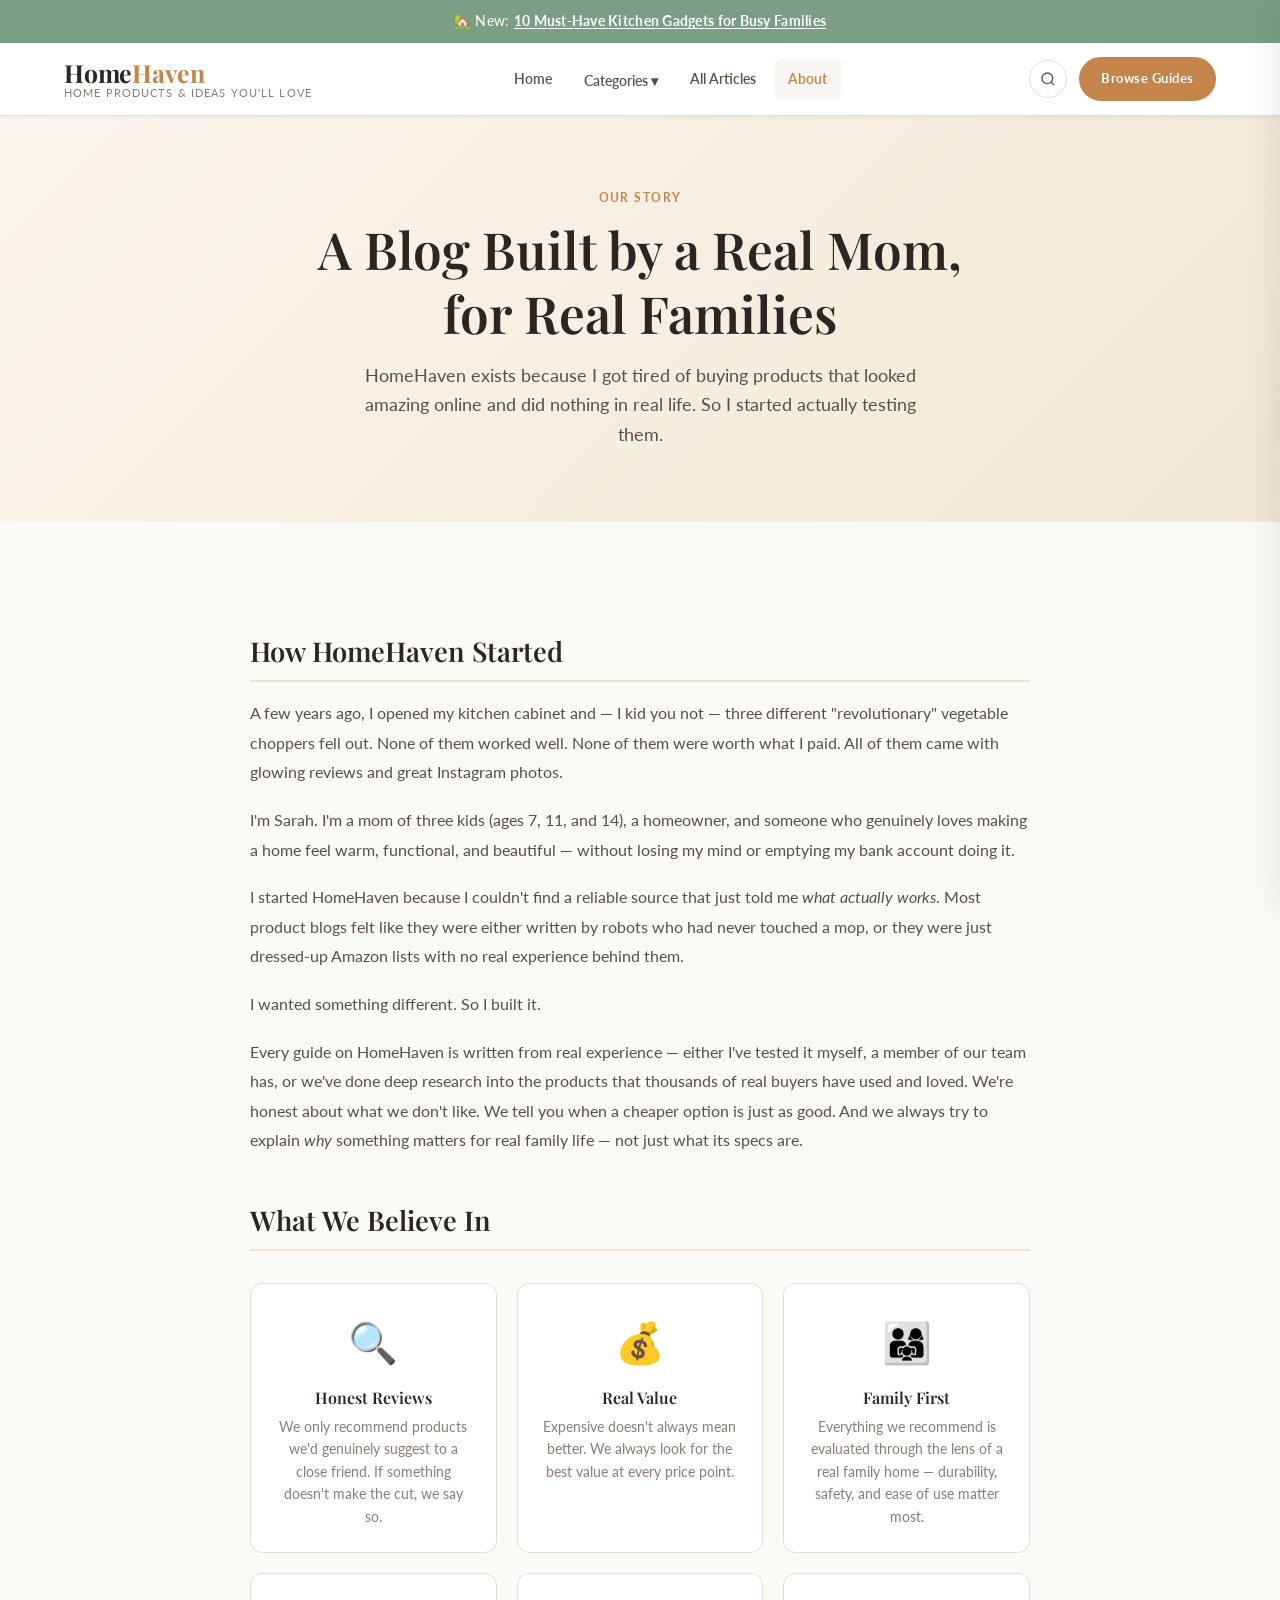
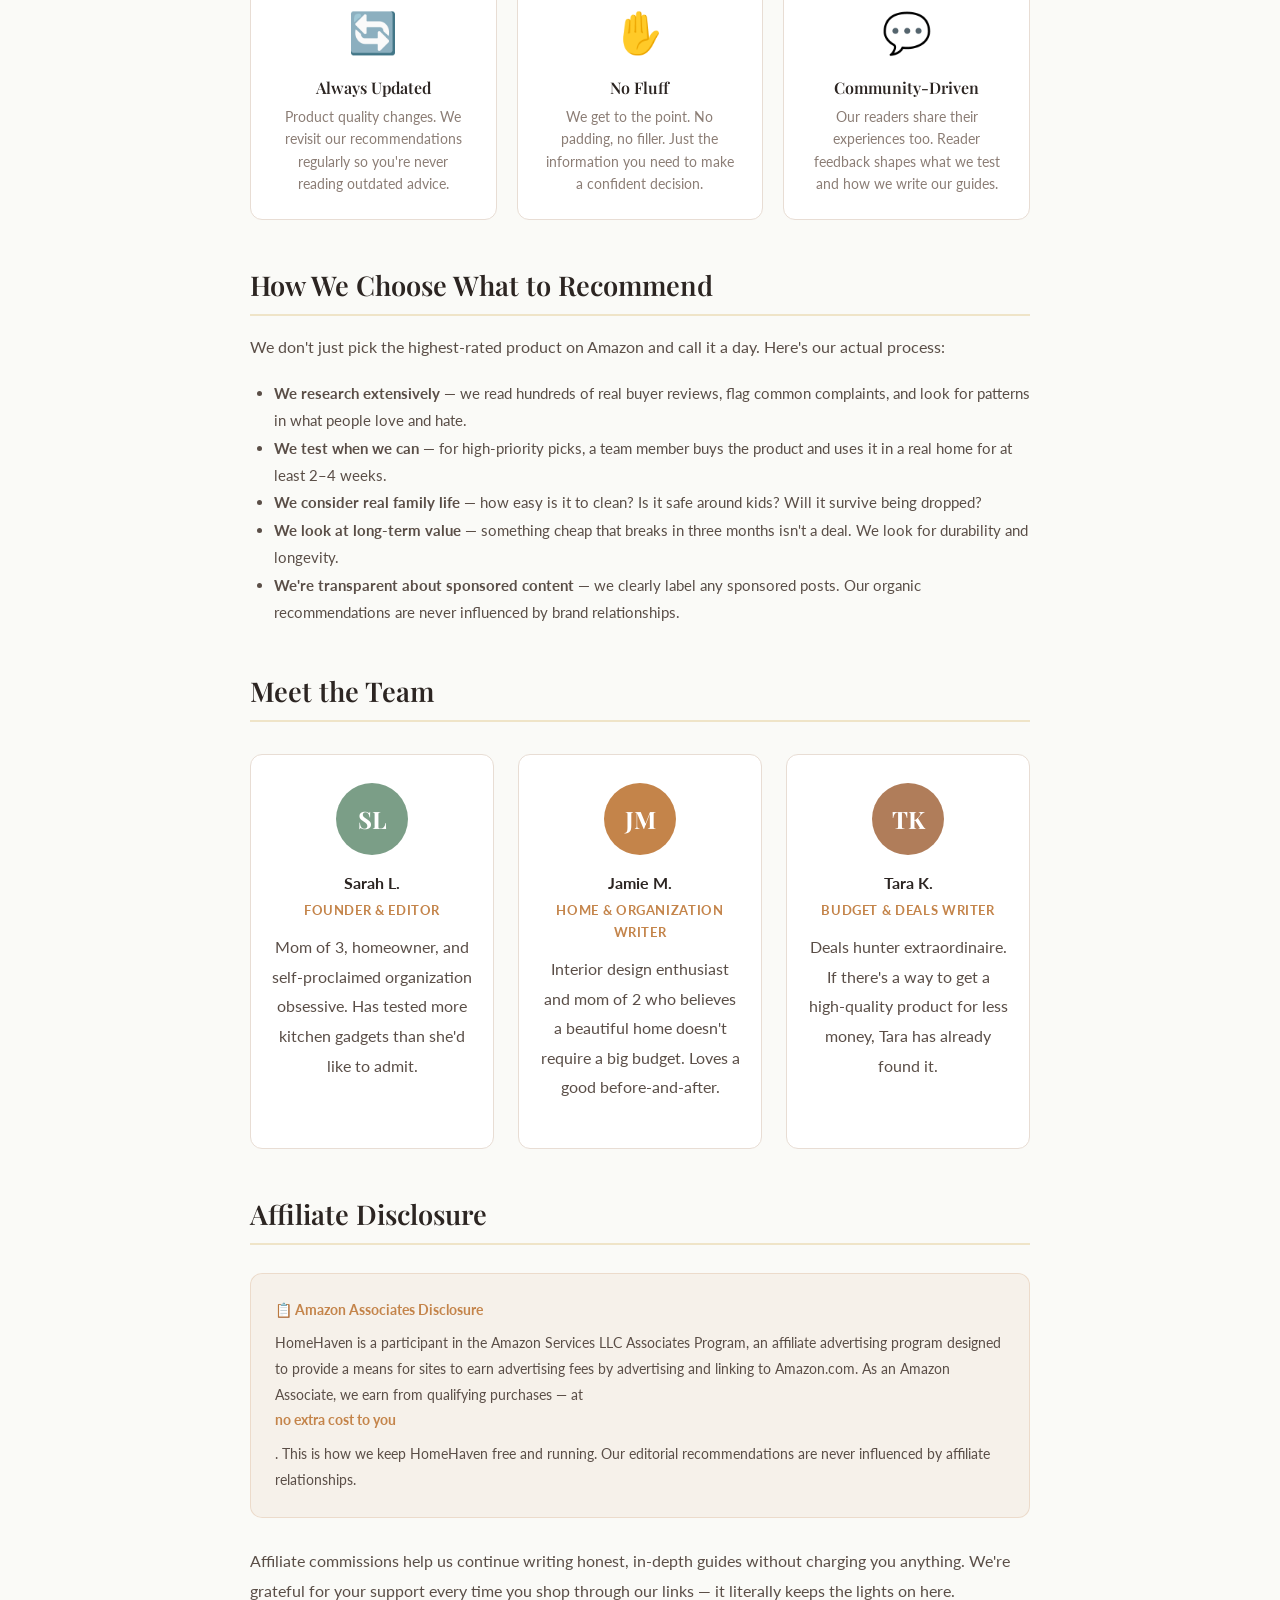
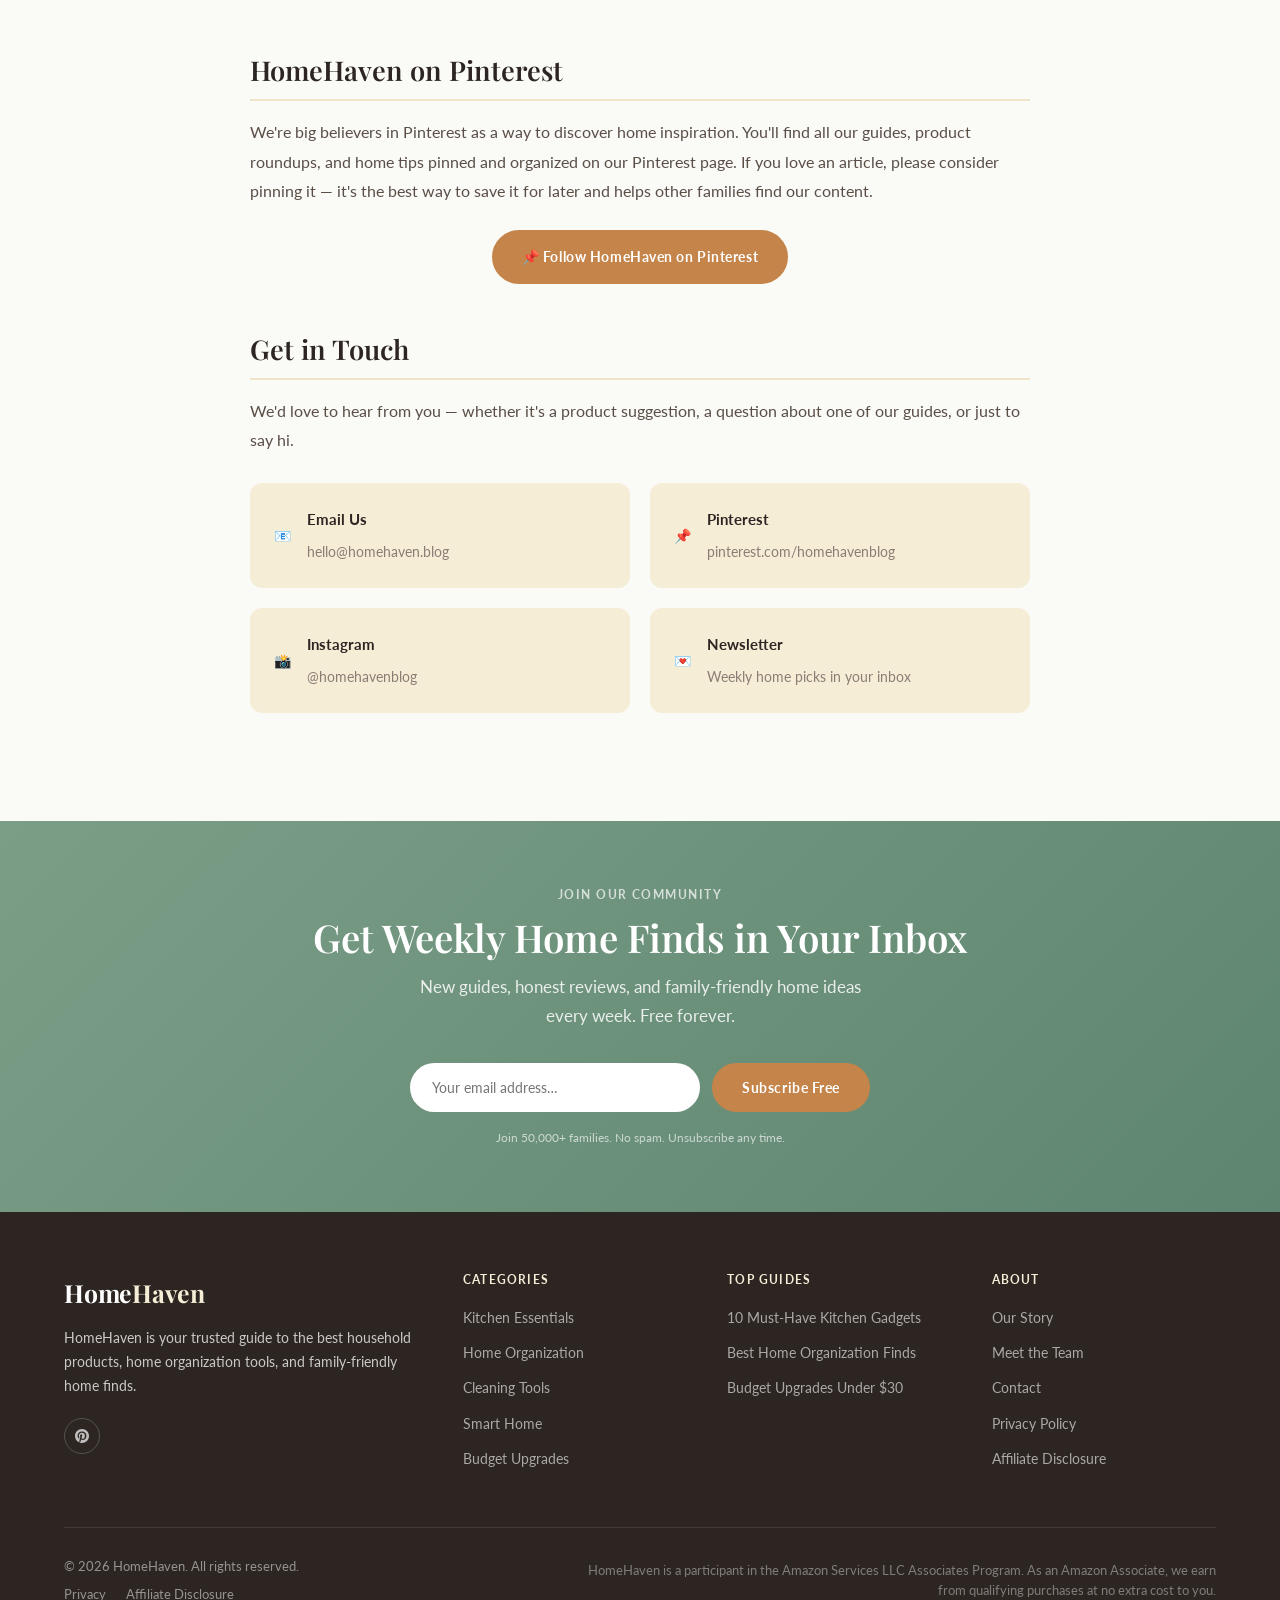
==== about.html @ e40d2f91 "Initial commit: HomeHaven blog website" ====
<!DOCTYPE html>
<html lang="en">
<head>
  <meta charset="UTF-8" />
  <meta name="viewport" content="width=device-width, initial-scale=1.0" />
  <meta name="description" content="The story behind HomeHaven — a home product blog started by a real mom who got tired of buying things that didn't work. Learn who we are, why we started, and how we pick products." />
  <title>About HomeHaven | Our Story</title>
  <link rel="stylesheet" href="css/styles.css" />
  <link rel="preconnect" href="https://fonts.googleapis.com" />
  <link rel="preconnect" href="https://fonts.gstatic.com" crossorigin />
  <style>
    .about-hero {
      background: linear-gradient(135deg, #FBF6EE 0%, #F0E8D5 100%);
      padding: 72px 0;
      text-align: center;
    }
    .about-hero h1 { font-size: clamp(2rem, 5vw, 3.2rem); margin-bottom: 16px; }
    .about-hero p  { font-size: 1.1rem; color: var(--color-text-mid); max-width: 580px; margin: 0 auto; }
    .about-content { max-width: 780px; margin: 0 auto; padding: 64px 0 80px; }
    .about-content h2 { font-size: 1.7rem; margin: 48px 0 16px; padding-bottom: 12px; border-bottom: 2px solid var(--color-cream-mid); }
    .about-content p  { font-size: 1rem; color: var(--color-text-mid); line-height: 1.85; margin-bottom: 18px; }
    .about-content ul { margin: 0 0 18px 24px; color: var(--color-text-mid); font-size: .95rem; line-height: 1.8; list-style: disc; }
    .values-grid {
      display: grid;
      grid-template-columns: repeat(3, 1fr);
      gap: 20px;
      margin: 32px 0;
    }
    .value-card {
      background: var(--color-white);
      border: 1px solid var(--color-border);
      border-radius: var(--radius-md);
      padding: 24px;
      text-align: center;
    }
    .value-icon { font-size: 2.5rem; margin-bottom: 12px; display: block; }
    .value-card h3 { font-size: 1rem; margin-bottom: 8px; }
    .value-card p  { font-size: .875rem; color: var(--color-text-lt); margin: 0; line-height: 1.6; }
    .team-grid {
      display: grid;
      grid-template-columns: repeat(3, 1fr);
      gap: 24px;
      margin: 32px 0;
    }
    .team-card {
      background: var(--color-white);
      border: 1px solid var(--color-border);
      border-radius: var(--radius-md);
      padding: 28px 20px;
      text-align: center;
    }
    .team-avatar {
      width: 72px; height: 72px;
      border-radius: 50%;
      display: flex; align-items: center; justify-content: center;
      font-size: 1.5rem;
      font-weight: 700;
      color: white;
      margin: 0 auto 14px;
      font-family: var(--font-heading);
    }
    .team-name   { font-size: 1rem; font-weight: 700; margin-bottom: 4px; }
    .team-role   { font-size: .8rem; color: var(--color-primary); font-weight: 700; text-transform: uppercase; letter-spacing: .05em; margin-bottom: 10px; }
    .team-bio    { font-size: .85rem; color: var(--color-text-lt); line-height: 1.6; }
    .contact-grid {
      display: grid;
      grid-template-columns: repeat(2, 1fr);
      gap: 20px;
      margin: 28px 0;
    }
    .contact-card {
      background: var(--color-cream);
      border-radius: var(--radius-md);
      padding: 24px;
      display: flex;
      align-items: center;
      gap: 16px;
    }
    .contact-icon { font-size: 2rem; flex-shrink: 0; }
    .contact-card strong { display: block; font-size: .95rem; margin-bottom: 4px; }
    .contact-card span { font-size: .875rem; color: var(--color-text-lt); }
    .disclosure-box {
      background: rgba(196,132,74,0.07);
      border: 1px solid rgba(196,132,74,0.2);
      border-radius: var(--radius-md);
      padding: 24px;
      margin: 28px 0;
    }
    .disclosure-box strong { display: block; color: var(--color-primary); margin-bottom: 8px; font-size:.875rem; }
    .disclosure-box p { margin: 0; font-size:.875rem; color: var(--color-text-mid); }
    @media (max-width: 640px) {
      .values-grid, .team-grid, .contact-grid { grid-template-columns: 1fr; }
    }
  </style>
</head>
<body>

  <!-- Announcement Bar -->
  <div class="announcement-bar">
    🏡 New: <a href="post-kitchen-gadgets.html">10 Must-Have Kitchen Gadgets for Busy Families</a>
  </div>

  <!-- Header -->
  <header class="site-header">
    <div class="container header-inner">
      <a href="index.html" class="site-logo">
        <span class="logo-name">Home<span>Haven</span></span>
        <span class="logo-tagline">Home Products &amp; Ideas You'll Love</span>
      </a>
      <nav class="site-nav" aria-label="Main navigation">
        <a href="index.html" class="nav-link">Home</a>
        <div class="nav-dropdown">
          <a href="blog.html" class="nav-link">Categories ▾</a>
          <div class="nav-dropdown-menu">
            <a href="blog.html?cat=kitchen">🍳 Kitchen Essentials</a>
            <a href="blog.html?cat=organization">📦 Home Organization</a>
            <a href="blog.html?cat=cleaning">✨ Cleaning Tools</a>
            <a href="blog.html?cat=smart-home">💡 Smart Home Products</a>
            <a href="blog.html?cat=budget">💰 Budget Home Upgrades</a>
            <a href="blog.html?cat=family">👨‍👩‍👧 Family-Friendly Ideas</a>
          </div>
        </div>
        <a href="blog.html" class="nav-link">All Articles</a>
        <a href="about.html" class="nav-link active">About</a>
      </nav>
      <div class="header-actions">
        <button class="search-btn" aria-label="Open search">
          <svg width="16" height="16" fill="none" stroke="currentColor" stroke-width="2" viewBox="0 0 24 24"><circle cx="11" cy="11" r="8"/><path d="m21 21-4.35-4.35"/></svg>
        </button>
        <a href="blog.html" class="btn btn-primary btn-sm">Browse Guides</a>
        <button class="mobile-menu-btn" aria-label="Open menu"><span></span><span></span><span></span></button>
      </div>
    </div>
  </header>

  <div class="mobile-overlay"></div>
  <nav class="mobile-nav">
    <div class="mobile-nav-header">
      <span class="logo-name">Home<span style="color:var(--color-primary)">Haven</span></span>
      <button class="mobile-close-btn">✕</button>
    </div>
    <div class="mobile-nav-links">
      <a href="index.html">🏠 Home</a>
      <a href="blog.html">📝 All Articles</a>
      <a href="about.html">💛 About</a>
    </div>
  </nav>

  <div class="search-overlay" role="dialog" aria-label="Search">
    <div class="search-box">
      <div class="search-box-inner">
        <svg width="18" height="18" fill="none" stroke="#8B7D75" stroke-width="2" viewBox="0 0 24 24"><circle cx="11" cy="11" r="8"/><path d="m21 21-4.35-4.35"/></svg>
        <input type="search" placeholder="Search guides and products…" />
        <span style="font-size:.8rem;color:var(--color-text-lt);cursor:pointer" onclick="document.querySelector('.search-overlay').classList.remove('open');document.body.style.overflow=''">ESC</span>
      </div>
    </div>
  </div>

  <main id="main-content">

    <!-- About Hero -->
    <div class="about-hero">
      <div class="container">
        <span class="section-eyebrow">Our Story</span>
        <h1>A Blog Built by a Real Mom,<br>for Real Families</h1>
        <p>HomeHaven exists because I got tired of buying products that looked amazing online and did nothing in real life. So I started actually testing them.</p>
      </div>
    </div>

    <div class="container">
      <div class="about-content">

        <!-- Our Story -->
        <h2>How HomeHaven Started</h2>

        <p>
          A few years ago, I opened my kitchen cabinet and — I kid you not — three different "revolutionary" vegetable choppers fell out. None of them worked well. None of them were worth what I paid. All of them came with glowing reviews and great Instagram photos.
        </p>

        <p>
          I'm Sarah. I'm a mom of three kids (ages 7, 11, and 14), a homeowner, and someone who genuinely loves making a home feel warm, functional, and beautiful — without losing my mind or emptying my bank account doing it.
        </p>

        <p>
          I started HomeHaven because I couldn't find a reliable source that just told me <em>what actually works</em>. Most product blogs felt like they were either written by robots who had never touched a mop, or they were just dressed-up Amazon lists with no real experience behind them.
        </p>

        <p>
          I wanted something different. So I built it.
        </p>

        <p>
          Every guide on HomeHaven is written from real experience — either I've tested it myself, a member of our team has, or we've done deep research into the products that thousands of real buyers have used and loved. We're honest about what we don't like. We tell you when a cheaper option is just as good. And we always try to explain <em>why</em> something matters for real family life — not just what its specs are.
        </p>

        <!-- Our Values -->
        <h2>What We Believe In</h2>

        <div class="values-grid">
          <div class="value-card">
            <span class="value-icon">🔍</span>
            <h3>Honest Reviews</h3>
            <p>We only recommend products we'd genuinely suggest to a close friend. If something doesn't make the cut, we say so.</p>
          </div>
          <div class="value-card">
            <span class="value-icon">💰</span>
            <h3>Real Value</h3>
            <p>Expensive doesn't always mean better. We always look for the best value at every price point.</p>
          </div>
          <div class="value-card">
            <span class="value-icon">👨‍👩‍👧</span>
            <h3>Family First</h3>
            <p>Everything we recommend is evaluated through the lens of a real family home — durability, safety, and ease of use matter most.</p>
          </div>
          <div class="value-card">
            <span class="value-icon">🔄</span>
            <h3>Always Updated</h3>
            <p>Product quality changes. We revisit our recommendations regularly so you're never reading outdated advice.</p>
          </div>
          <div class="value-card">
            <span class="value-icon">✋</span>
            <h3>No Fluff</h3>
            <p>We get to the point. No padding, no filler. Just the information you need to make a confident decision.</p>
          </div>
          <div class="value-card">
            <span class="value-icon">💬</span>
            <h3>Community-Driven</h3>
            <p>Our readers share their experiences too. Reader feedback shapes what we test and how we write our guides.</p>
          </div>
        </div>

        <!-- How We Pick Products -->
        <h2>How We Choose What to Recommend</h2>

        <p>We don't just pick the highest-rated product on Amazon and call it a day. Here's our actual process:</p>

        <ul>
          <li><strong>We research extensively</strong> — we read hundreds of real buyer reviews, flag common complaints, and look for patterns in what people love and hate.</li>
          <li><strong>We test when we can</strong> — for high-priority picks, a team member buys the product and uses it in a real home for at least 2–4 weeks.</li>
          <li><strong>We consider real family life</strong> — how easy is it to clean? Is it safe around kids? Will it survive being dropped?</li>
          <li><strong>We look at long-term value</strong> — something cheap that breaks in three months isn't a deal. We look for durability and longevity.</li>
          <li><strong>We're transparent about sponsored content</strong> — we clearly label any sponsored posts. Our organic recommendations are never influenced by brand relationships.</li>
        </ul>

        <!-- Meet the Team -->
        <h2 id="team">Meet the Team</h2>

        <div class="team-grid">
          <div class="team-card">
            <div class="team-avatar" style="background:var(--color-sage);">SL</div>
            <div class="team-name">Sarah L.</div>
            <div class="team-role">Founder &amp; Editor</div>
            <p class="team-bio">Mom of 3, homeowner, and self-proclaimed organization obsessive. Has tested more kitchen gadgets than she'd like to admit.</p>
          </div>
          <div class="team-card">
            <div class="team-avatar" style="background:var(--color-primary);">JM</div>
            <div class="team-name">Jamie M.</div>
            <div class="team-role">Home &amp; Organization Writer</div>
            <p class="team-bio">Interior design enthusiast and mom of 2 who believes a beautiful home doesn't require a big budget. Loves a good before-and-after.</p>
          </div>
          <div class="team-card">
            <div class="team-avatar" style="background:#B07D5A;">TK</div>
            <div class="team-name">Tara K.</div>
            <div class="team-role">Budget &amp; Deals Writer</div>
            <p class="team-bio">Deals hunter extraordinaire. If there's a way to get a high-quality product for less money, Tara has already found it.</p>
          </div>
        </div>

        <!-- Affiliate Disclosure -->
        <h2>Affiliate Disclosure</h2>

        <div class="disclosure-box">
          <strong>📋 Amazon Associates Disclosure</strong>
          <p>
            HomeHaven is a participant in the Amazon Services LLC Associates Program, an affiliate advertising program designed to provide a means for sites to earn advertising fees by advertising and linking to Amazon.com. As an Amazon Associate, we earn from qualifying purchases — at <strong>no extra cost to you</strong>. This is how we keep HomeHaven free and running. Our editorial recommendations are never influenced by affiliate relationships.
          </p>
        </div>

        <p>
          Affiliate commissions help us continue writing honest, in-depth guides without charging you anything. We're grateful for your support every time you shop through our links — it literally keeps the lights on here.
        </p>

        <!-- Pinterest Note -->
        <h2>HomeHaven on Pinterest</h2>

        <p>
          We're big believers in Pinterest as a way to discover home inspiration. You'll find all our guides, product roundups, and home tips pinned and organized on our Pinterest page. If you love an article, please consider pinning it — it's the best way to save it for later and helps other families find our content.
        </p>

        <div style="text-align:center;margin:24px 0;">
          <a href="#" class="btn btn-primary">📌 Follow HomeHaven on Pinterest</a>
        </div>

        <!-- Contact -->
        <h2 id="contact">Get in Touch</h2>

        <p>We'd love to hear from you — whether it's a product suggestion, a question about one of our guides, or just to say hi.</p>

        <div class="contact-grid">
          <div class="contact-card">
            <span class="contact-icon">📧</span>
            <div>
              <strong>Email Us</strong>
              <span>hello@homehaven.blog</span>
            </div>
          </div>
          <div class="contact-card">
            <span class="contact-icon">📌</span>
            <div>
              <strong>Pinterest</strong>
              <span>pinterest.com/homehavenblog</span>
            </div>
          </div>
          <div class="contact-card">
            <span class="contact-icon">📸</span>
            <div>
              <strong>Instagram</strong>
              <span>@homehavenblog</span>
            </div>
          </div>
          <div class="contact-card">
            <span class="contact-icon">💌</span>
            <div>
              <strong>Newsletter</strong>
              <span>Weekly home picks in your inbox</span>
            </div>
          </div>
        </div>

      </div>
    </div>

    <!-- Newsletter -->
    <section class="newsletter-section">
      <div class="container">
        <span class="section-eyebrow" style="color:rgba(255,255,255,.7);">Join Our Community</span>
        <h2 class="section-title">Get Weekly Home Finds in Your Inbox</h2>
        <p class="newsletter-subtitle">New guides, honest reviews, and family-friendly home ideas every week. Free forever.</p>
        <form class="newsletter-form" novalidate>
          <label for="about-nl-email" class="visually-hidden">Your email</label>
          <input class="newsletter-input" type="email" id="about-nl-email" placeholder="Your email address…" />
          <button type="submit" class="btn btn-primary">Subscribe Free</button>
        </form>
        <p class="newsletter-disclaimer">Join 50,000+ families. No spam. Unsubscribe any time.</p>
      </div>
    </section>

  </main>

  <footer class="site-footer">
    <div class="container">
      <div class="footer-grid">
        <div class="footer-brand">
          <a href="index.html" class="logo-name">Home<span>Haven</span></a>
          <p>HomeHaven is your trusted guide to the best household products, home organization tools, and family-friendly home finds.</p>
          <div class="social-links">
            <a href="#" class="social-link" aria-label="Pinterest">
              <svg width="14" height="14" fill="currentColor" viewBox="0 0 24 24"><path d="M12 0C5.373 0 0 5.373 0 12c0 5.084 3.163 9.426 7.627 11.174-.105-.949-.2-2.405.042-3.441.218-.937 1.407-5.965 1.407-5.965s-.359-.719-.359-1.782c0-1.668.967-2.914 2.171-2.914 1.023 0 1.518.769 1.518 1.69 0 1.029-.655 2.568-.994 3.995-.283 1.194.599 2.169 1.777 2.169 2.133 0 3.772-2.249 3.772-5.495 0-2.873-2.064-4.882-5.012-4.882-3.414 0-5.418 2.561-5.418 5.207 0 1.031.397 2.138.893 2.738a.36.36 0 01.083.345l-.333 1.36c-.053.22-.174.267-.402.161-1.499-.698-2.436-2.889-2.436-4.649 0-3.785 2.75-7.262 7.929-7.262 4.163 0 7.398 2.967 7.398 6.931 0 4.136-2.607 7.464-6.227 7.464-1.216 0-2.359-.632-2.75-1.378l-.748 2.853c-.271 1.043-1.002 2.35-1.492 3.146C9.57 23.812 10.763 24 12 24c6.627 0 12-5.373 12-12S18.627 0 12 0z"/></svg>
            </a>
          </div>
        </div>
        <div class="footer-col">
          <h4>Categories</h4>
          <ul>
            <li><a href="blog.html?cat=kitchen">Kitchen Essentials</a></li>
            <li><a href="blog.html?cat=organization">Home Organization</a></li>
            <li><a href="blog.html?cat=cleaning">Cleaning Tools</a></li>
            <li><a href="blog.html?cat=smart-home">Smart Home</a></li>
            <li><a href="blog.html?cat=budget">Budget Upgrades</a></li>
          </ul>
        </div>
        <div class="footer-col">
          <h4>Top Guides</h4>
          <ul>
            <li><a href="post-kitchen-gadgets.html">10 Must-Have Kitchen Gadgets</a></li>
            <li><a href="blog.html">Best Home Organization Finds</a></li>
            <li><a href="blog.html">Budget Upgrades Under $30</a></li>
          </ul>
        </div>
        <div class="footer-col">
          <h4>About</h4>
          <ul>
            <li><a href="about.html">Our Story</a></li>
            <li><a href="about.html#team">Meet the Team</a></li>
            <li><a href="about.html#contact">Contact</a></li>
            <li><a href="#privacy">Privacy Policy</a></li>
            <li><a href="#affiliate">Affiliate Disclosure</a></li>
          </ul>
        </div>
      </div>
      <div class="footer-bottom">
        <div>
          <p style="color:rgba(255,255,255,0.5);">© 2026 HomeHaven. All rights reserved.</p>
          <div class="footer-links" style="margin-top:6px;">
            <a href="#privacy">Privacy</a>
            <a href="#affiliate">Affiliate Disclosure</a>
          </div>
        </div>
        <p class="footer-disclaimer">
          HomeHaven is a participant in the Amazon Services LLC Associates Program. As an Amazon Associate, we earn from qualifying purchases at no extra cost to you.
        </p>
      </div>
    </div>
  </footer>

  <script src="js/main.js"></script>
</body>
</html>
---- css/styles.css ----
/* ===================================
   HOME HAVEN - Main Stylesheet
   =================================== */

/* --- Google Fonts Import --- */
@import url('https://fonts.googleapis.com/css2?family=Playfair+Display:ital,wght@0,400;0,600;0,700;1,400&family=Lato:wght@300;400;700&family=Merriweather:ital,wght@0,300;0,400;1,300&display=swap');

/* --- CSS Variables --- */
:root {
  --color-bg:         #FAFAF7;
  --color-white:      #FFFFFF;
  --color-cream:      #F5EDD6;
  --color-cream-mid:  #EFE4C8;
  --color-primary:    #C4844A;
  --color-primary-dk: #A86A32;
  --color-sage:       #7B9E87;
  --color-sage-lt:    #A8C5B0;
  --color-text:       #2C2522;
  --color-text-mid:   #5A4E47;
  --color-text-lt:    #8B7D75;
  --color-border:     #E8DDD4;
  --color-card-bg:    #FFFFFF;

  --font-heading:  'Playfair Display', Georgia, serif;
  --font-body:     'Lato', 'Helvetica Neue', Arial, sans-serif;
  --font-serif:    'Merriweather', Georgia, serif;

  --radius-sm:   6px;
  --radius-md:   12px;
  --radius-lg:   20px;
  --radius-pill: 100px;

  --shadow-sm: 0 1px 4px rgba(44,37,34,0.07);
  --shadow-md: 0 4px 16px rgba(44,37,34,0.10);
  --shadow-lg: 0 8px 32px rgba(44,37,34,0.13);

  --transition: 0.22s ease;
  --max-width: 1200px;
}

/* --- Reset & Base --- */
*, *::before, *::after { box-sizing: border-box; margin: 0; padding: 0; }

html { scroll-behavior: smooth; }

body {
  font-family: var(--font-body);
  background-color: var(--color-bg);
  color: var(--color-text);
  font-size: 16px;
  line-height: 1.7;
  -webkit-font-smoothing: antialiased;
}

img { max-width: 100%; height: auto; display: block; }

a { color: inherit; text-decoration: none; transition: color var(--transition); }

ul { list-style: none; }

/* ===================================
   TYPOGRAPHY
   =================================== */
h1, h2, h3, h4, h5 {
  font-family: var(--font-heading);
  color: var(--color-text);
  line-height: 1.25;
  font-weight: 600;
}

.section-eyebrow {
  font-family: var(--font-body);
  font-size: 0.75rem;
  font-weight: 700;
  letter-spacing: 0.12em;
  text-transform: uppercase;
  color: var(--color-primary);
  display: block;
  margin-bottom: 0.5rem;
}

.section-title {
  font-size: clamp(1.75rem, 4vw, 2.4rem);
  margin-bottom: 0.75rem;
}

.section-subtitle {
  font-size: 1.05rem;
  color: var(--color-text-mid);
  max-width: 560px;
  line-height: 1.65;
}

/* ===================================
   LAYOUT UTILITIES
   =================================== */
.container {
  width: 100%;
  max-width: var(--max-width);
  margin: 0 auto;
  padding: 0 24px;
}

.section { padding: 72px 0; }

.section-header {
  text-align: center;
  margin-bottom: 48px;
}

.section-header .section-subtitle {
  margin: 0 auto;
}

.grid-2 { display: grid; grid-template-columns: repeat(2, 1fr); gap: 28px; }
.grid-3 { display: grid; grid-template-columns: repeat(3, 1fr); gap: 28px; }
.grid-4 { display: grid; grid-template-columns: repeat(4, 1fr); gap: 24px; }

.flex { display: flex; }
.flex-center { display: flex; align-items: center; justify-content: center; }
.flex-between { display: flex; align-items: center; justify-content: space-between; }
.flex-wrap { flex-wrap: wrap; }
.gap-sm { gap: 8px; }
.gap-md { gap: 16px; }
.gap-lg { gap: 24px; }

/* ===================================
   BUTTONS
   =================================== */
.btn {
  display: inline-flex;
  align-items: center;
  justify-content: center;
  gap: 8px;
  padding: 13px 28px;
  font-family: var(--font-body);
  font-size: 0.875rem;
  font-weight: 700;
  letter-spacing: 0.04em;
  border-radius: var(--radius-pill);
  cursor: pointer;
  border: 2px solid transparent;
  transition: all var(--transition);
  white-space: nowrap;
  text-decoration: none;
}

.btn-primary {
  background: var(--color-primary);
  color: var(--color-white);
  border-color: var(--color-primary);
}
.btn-primary:hover {
  background: var(--color-primary-dk);
  border-color: var(--color-primary-dk);
  transform: translateY(-1px);
  box-shadow: 0 6px 20px rgba(196,132,74,0.35);
  color: var(--color-white);
}

.btn-secondary {
  background: transparent;
  color: var(--color-primary);
  border-color: var(--color-primary);
}
.btn-secondary:hover {
  background: var(--color-primary);
  color: var(--color-white);
  transform: translateY(-1px);
}

.btn-amazon {
  background: #FF9900;
  color: #111;
  border-color: #FF9900;
  font-weight: 700;
}
.btn-amazon:hover {
  background: #E68A00;
  border-color: #E68A00;
  transform: translateY(-1px);
  box-shadow: 0 6px 20px rgba(255,153,0,0.4);
  color: #111;
}

.btn-sm {
  padding: 9px 20px;
  font-size: 0.8rem;
}

.btn-lg {
  padding: 16px 36px;
  font-size: 1rem;
}

/* ===================================
   ANNOUNCEMENT BAR
   =================================== */
.announcement-bar {
  background: var(--color-sage);
  color: white;
  text-align: center;
  padding: 10px 24px;
  font-size: 0.85rem;
  font-weight: 400;
  letter-spacing: 0.02em;
}

.announcement-bar a {
  color: white;
  font-weight: 700;
  text-decoration: underline;
  text-underline-offset: 2px;
}

/* ===================================
   HEADER / NAVIGATION
   =================================== */
.site-header {
  background: var(--color-white);
  border-bottom: 1px solid var(--color-border);
  position: sticky;
  top: 0;
  z-index: 100;
  box-shadow: var(--shadow-sm);
}

.header-inner {
  display: flex;
  align-items: center;
  justify-content: space-between;
  height: 72px;
  gap: 24px;
}

.site-logo {
  display: flex;
  flex-direction: column;
  line-height: 1.1;
  text-decoration: none;
  flex-shrink: 0;
}

.logo-name {
  font-family: var(--font-heading);
  font-size: 1.55rem;
  font-weight: 700;
  color: var(--color-text);
  letter-spacing: -0.01em;
}

.logo-name span { color: var(--color-primary); }

.logo-tagline {
  font-size: 0.7rem;
  font-weight: 400;
  letter-spacing: 0.1em;
  text-transform: uppercase;
  color: var(--color-text-lt);
}

.site-nav { display: flex; align-items: center; gap: 4px; }

.nav-link {
  padding: 8px 14px;
  font-size: 0.875rem;
  font-weight: 600;
  color: var(--color-text-mid);
  border-radius: var(--radius-sm);
  transition: all var(--transition);
  text-decoration: none;
}

.nav-link:hover, .nav-link.active {
  color: var(--color-primary);
  background: rgba(196,132,74,0.07);
}

.nav-dropdown { position: relative; }

.nav-dropdown-menu {
  position: absolute;
  top: calc(100% + 8px);
  left: 0;
  background: var(--color-white);
  border: 1px solid var(--color-border);
  border-radius: var(--radius-md);
  box-shadow: var(--shadow-lg);
  min-width: 220px;
  padding: 8px 0;
  opacity: 0;
  pointer-events: none;
  transform: translateY(-6px);
  transition: all var(--transition);
  z-index: 200;
}

.nav-dropdown:hover .nav-dropdown-menu {
  opacity: 1;
  pointer-events: auto;
  transform: translateY(0);
}

.nav-dropdown-menu a {
  display: block;
  padding: 10px 20px;
  font-size: 0.875rem;
  color: var(--color-text-mid);
  transition: all var(--transition);
}

.nav-dropdown-menu a:hover {
  background: var(--color-cream);
  color: var(--color-primary);
  padding-left: 26px;
}

.header-actions { display: flex; align-items: center; gap: 12px; }

.search-btn {
  width: 38px; height: 38px;
  border-radius: 50%;
  border: 1px solid var(--color-border);
  background: transparent;
  cursor: pointer;
  display: flex; align-items: center; justify-content: center;
  color: var(--color-text-mid);
  transition: all var(--transition);
  font-size: 1rem;
}

.search-btn:hover {
  background: var(--color-cream);
  border-color: var(--color-primary);
  color: var(--color-primary);
}

.mobile-menu-btn {
  display: none;
  width: 38px; height: 38px;
  border-radius: var(--radius-sm);
  border: 1px solid var(--color-border);
  background: transparent;
  cursor: pointer;
  flex-direction: column;
  align-items: center;
  justify-content: center;
  gap: 5px;
  padding: 8px;
}

.mobile-menu-btn span {
  display: block;
  width: 20px;
  height: 2px;
  background: var(--color-text);
  border-radius: 2px;
  transition: all var(--transition);
}

/* ===================================
   HERO SECTION
   =================================== */
.hero {
  background: linear-gradient(135deg, #FBF6EE 0%, #F0E8D5 50%, #E8F2EC 100%);
  padding: 80px 0 90px;
  position: relative;
  overflow: hidden;
}

.hero::before {
  content: '';
  position: absolute;
  top: -100px; right: -100px;
  width: 500px; height: 500px;
  background: radial-gradient(circle, rgba(196,132,74,0.1) 0%, transparent 70%);
  pointer-events: none;
}

.hero::after {
  content: '';
  position: absolute;
  bottom: -80px; left: -80px;
  width: 400px; height: 400px;
  background: radial-gradient(circle, rgba(123,158,135,0.12) 0%, transparent 70%);
  pointer-events: none;
}

.hero-inner {
  display: grid;
  grid-template-columns: 1fr 1fr;
  gap: 60px;
  align-items: center;
  position: relative;
  z-index: 1;
}

.hero-eyebrow {
  display: inline-flex;
  align-items: center;
  gap: 8px;
  background: rgba(196,132,74,0.12);
  border: 1px solid rgba(196,132,74,0.25);
  color: var(--color-primary);
  font-size: 0.75rem;
  font-weight: 700;
  letter-spacing: 0.1em;
  text-transform: uppercase;
  padding: 6px 14px;
  border-radius: var(--radius-pill);
  margin-bottom: 20px;
}

.hero-title {
  font-size: clamp(2.2rem, 5vw, 3.4rem);
  line-height: 1.15;
  margin-bottom: 20px;
  color: var(--color-text);
}

.hero-title em {
  font-style: italic;
  color: var(--color-primary);
}

.hero-subtitle {
  font-size: 1.1rem;
  color: var(--color-text-mid);
  line-height: 1.7;
  margin-bottom: 32px;
  max-width: 480px;
}

.hero-actions { display: flex; gap: 14px; flex-wrap: wrap; margin-bottom: 40px; }

.hero-stats {
  display: flex;
  gap: 32px;
  padding-top: 28px;
  border-top: 1px solid var(--color-border);
}

.hero-stat { text-align: center; }

.hero-stat-number {
  font-family: var(--font-heading);
  font-size: 1.8rem;
  font-weight: 700;
  color: var(--color-primary);
  display: block;
  line-height: 1;
  margin-bottom: 4px;
}

.hero-stat-label {
  font-size: 0.75rem;
  color: var(--color-text-lt);
  font-weight: 600;
  letter-spacing: 0.05em;
  text-transform: uppercase;
}

/* Hero Image Side */
.hero-visual {
  position: relative;
  display: flex;
  justify-content: center;
  align-items: center;
}

.hero-img-frame {
  position: relative;
  width: 100%;
  max-width: 480px;
}

.hero-img-main {
  width: 100%;
  aspect-ratio: 4/3;
  border-radius: var(--radius-lg);
  overflow: hidden;
  box-shadow: var(--shadow-lg);
  background: var(--color-cream-mid);
  display: flex;
  align-items: center;
  justify-content: center;
}

.hero-img-main svg {
  width: 100px;
  opacity: 0.35;
}

.hero-badge {
  position: absolute;
  bottom: -20px;
  left: -20px;
  background: var(--color-white);
  border-radius: var(--radius-md);
  padding: 14px 18px;
  box-shadow: var(--shadow-md);
  border: 1px solid var(--color-border);
  display: flex;
  align-items: center;
  gap: 10px;
  min-width: 180px;
}

.hero-badge-icon {
  font-size: 1.8rem;
  line-height: 1;
}

.hero-badge-text strong {
  display: block;
  font-size: 0.875rem;
  font-weight: 700;
  color: var(--color-text);
}

.hero-badge-text span {
  font-size: 0.75rem;
  color: var(--color-text-lt);
}

.hero-badge-2 {
  position: absolute;
  top: -16px;
  right: -16px;
  background: var(--color-primary);
  color: white;
  border-radius: var(--radius-md);
  padding: 10px 14px;
  box-shadow: var(--shadow-md);
  text-align: center;
}

.hero-badge-2 strong {
  display: block;
  font-size: 1rem;
  font-weight: 700;
  line-height: 1;
}

.hero-badge-2 span {
  font-size: 0.65rem;
  opacity: 0.85;
  letter-spacing: 0.05em;
  text-transform: uppercase;
}

/* ===================================
   CATEGORY STRIP
   =================================== */
.categories-strip {
  background: var(--color-white);
  border-top: 1px solid var(--color-border);
  border-bottom: 1px solid var(--color-border);
  padding: 24px 0;
}

.categories-row {
  display: flex;
  gap: 12px;
  overflow-x: auto;
  padding-bottom: 4px;
  scrollbar-width: none;
  -ms-overflow-style: none;
}

.categories-row::-webkit-scrollbar { display: none; }

.category-pill {
  display: inline-flex;
  align-items: center;
  gap: 8px;
  padding: 10px 20px;
  border-radius: var(--radius-pill);
  font-size: 0.85rem;
  font-weight: 600;
  white-space: nowrap;
  border: 1.5px solid var(--color-border);
  background: var(--color-white);
  color: var(--color-text-mid);
  cursor: pointer;
  transition: all var(--transition);
  text-decoration: none;
  flex-shrink: 0;
}

.category-pill:hover, .category-pill.active {
  background: var(--color-primary);
  border-color: var(--color-primary);
  color: white;
  transform: translateY(-2px);
  box-shadow: 0 4px 12px rgba(196,132,74,0.3);
}

.category-pill span:first-child { font-size: 1.1rem; }

/* ===================================
   FEATURED POSTS
   =================================== */
.featured-posts { background: var(--color-bg); }

.post-card {
  background: var(--color-card-bg);
  border-radius: var(--radius-md);
  overflow: hidden;
  border: 1px solid var(--color-border);
  box-shadow: var(--shadow-sm);
  transition: all var(--transition);
  display: flex;
  flex-direction: column;
}

.post-card:hover {
  transform: translateY(-4px);
  box-shadow: var(--shadow-md);
  border-color: var(--color-cream-mid);
}

.post-card-img {
  aspect-ratio: 16/10;
  overflow: hidden;
  background: var(--color-cream);
  position: relative;
}

.post-card-img img {
  width: 100%;
  height: 100%;
  object-fit: cover;
  transition: transform 0.4s ease;
}

.post-card:hover .post-card-img img { transform: scale(1.03); }

.post-card-img-placeholder {
  width: 100%;
  height: 100%;
  display: flex;
  align-items: center;
  justify-content: center;
  font-size: 3.5rem;
  background: linear-gradient(135deg, var(--color-cream), var(--color-cream-mid));
}

.post-card-category {
  position: absolute;
  top: 12px;
  left: 12px;
  background: var(--color-primary);
  color: white;
  font-size: 0.68rem;
  font-weight: 700;
  letter-spacing: 0.08em;
  text-transform: uppercase;
  padding: 4px 10px;
  border-radius: var(--radius-pill);
}

.post-card-body {
  padding: 22px;
  display: flex;
  flex-direction: column;
  flex: 1;
}

.post-card-meta {
  display: flex;
  align-items: center;
  gap: 12px;
  font-size: 0.75rem;
  color: var(--color-text-lt);
  margin-bottom: 10px;
}

.post-card-meta .dot { opacity: 0.4; }

.post-card-title {
  font-size: 1.1rem;
  font-weight: 600;
  margin-bottom: 10px;
  line-height: 1.35;
  color: var(--color-text);
  transition: color var(--transition);
}

.post-card:hover .post-card-title { color: var(--color-primary); }

.post-card-excerpt {
  font-size: 0.875rem;
  color: var(--color-text-mid);
  line-height: 1.6;
  flex: 1;
  margin-bottom: 16px;
}

.post-card-footer {
  display: flex;
  align-items: center;
  justify-content: space-between;
  padding-top: 14px;
  border-top: 1px solid var(--color-border);
}

.post-card-author {
  display: flex;
  align-items: center;
  gap: 8px;
  font-size: 0.8rem;
  font-weight: 600;
  color: var(--color-text-mid);
}

.author-avatar {
  width: 28px; height: 28px;
  border-radius: 50%;
  background: var(--color-sage-lt);
  display: flex; align-items: center; justify-content: center;
  font-size: 0.75rem;
  font-weight: 700;
  color: white;
  flex-shrink: 0;
}

.read-more-link {
  font-size: 0.8rem;
  font-weight: 700;
  color: var(--color-primary);
  display: flex;
  align-items: center;
  gap: 4px;
  transition: gap var(--transition);
}

.read-more-link:hover { gap: 8px; color: var(--color-primary-dk); }

/* Featured Post Hero Card */
.post-card-featured {
  grid-column: 1 / -1;
  flex-direction: row;
  max-height: 340px;
}

.post-card-featured .post-card-img {
  width: 48%;
  flex-shrink: 0;
  aspect-ratio: unset;
}

.post-card-featured .post-card-body {
  padding: 32px 36px;
}

.post-card-featured .post-card-title {
  font-size: 1.5rem;
}

/* ===================================
   TRENDING PRODUCTS BANNER
   =================================== */
.trending-banner {
  background: linear-gradient(135deg, var(--color-text) 0%, #3D342F 100%);
  color: white;
  padding: 60px 0;
}

.trending-banner .section-eyebrow { color: var(--color-cream); }
.trending-banner .section-title { color: white; }
.trending-banner .section-subtitle { color: rgba(255,255,255,0.7); }

.product-cards-row {
  display: grid;
  grid-template-columns: repeat(4, 1fr);
  gap: 20px;
}

.product-mini-card {
  background: rgba(255,255,255,0.07);
  border: 1px solid rgba(255,255,255,0.12);
  border-radius: var(--radius-md);
  padding: 20px;
  text-align: center;
  transition: all var(--transition);
  cursor: pointer;
}

.product-mini-card:hover {
  background: rgba(255,255,255,0.13);
  border-color: rgba(255,255,255,0.25);
  transform: translateY(-3px);
}

.product-mini-card-img {
  width: 80px;
  height: 80px;
  border-radius: var(--radius-sm);
  background: rgba(255,255,255,0.1);
  display: flex;
  align-items: center;
  justify-content: center;
  font-size: 2rem;
  margin: 0 auto 12px;
  overflow: hidden;
}

.product-mini-card-img img {
  width: 100%;
  height: 100%;
  object-fit: cover;
}

.product-mini-card-name {
  font-size: 0.875rem;
  font-weight: 600;
  color: white;
  margin-bottom: 6px;
  line-height: 1.3;
}

.product-mini-card-price {
  font-size: 0.8rem;
  color: var(--color-cream);
  margin-bottom: 10px;
}

.product-mini-card-rating {
  color: #FFB800;
  font-size: 0.8rem;
  margin-bottom: 12px;
}

.product-mini-card .btn-amazon {
  width: 100%;
  font-size: 0.75rem;
  padding: 8px 12px;
}

/* ===================================
   ABOUT STRIP
   =================================== */
.about-strip {
  background: var(--color-cream);
  padding: 64px 0;
}

.about-strip-inner {
  display: grid;
  grid-template-columns: auto 1fr;
  gap: 48px;
  align-items: center;
  max-width: 860px;
  margin: 0 auto;
}

.about-avatar-ring {
  width: 140px;
  height: 140px;
  border-radius: 50%;
  border: 4px solid var(--color-primary);
  overflow: hidden;
  background: var(--color-sage-lt);
  display: flex;
  align-items: center;
  justify-content: center;
  font-size: 4rem;
  flex-shrink: 0;
  box-shadow: 0 0 0 8px rgba(196,132,74,0.12);
}

.about-text blockquote {
  font-family: var(--font-serif);
  font-size: 1.15rem;
  font-style: italic;
  color: var(--color-text);
  line-height: 1.75;
  margin-bottom: 16px;
}

.about-text cite {
  font-family: var(--font-body);
  font-size: 0.875rem;
  font-style: normal;
  font-weight: 700;
  color: var(--color-primary);
}

.about-text cite span {
  font-weight: 400;
  color: var(--color-text-lt);
}

/* ===================================
   NEWSLETTER
   =================================== */
.newsletter-section {
  background: linear-gradient(135deg, var(--color-sage) 0%, #5E8570 100%);
  padding: 64px 0;
  text-align: center;
}

.newsletter-section .section-title { color: white; }

.newsletter-subtitle {
  color: rgba(255,255,255,0.85);
  font-size: 1.05rem;
  margin-bottom: 32px;
  max-width: 480px;
  margin-left: auto;
  margin-right: auto;
}

.newsletter-form {
  display: flex;
  gap: 12px;
  max-width: 460px;
  margin: 0 auto 16px;
}

.newsletter-input {
  flex: 1;
  padding: 14px 20px;
  border-radius: var(--radius-pill);
  border: 2px solid transparent;
  font-family: var(--font-body);
  font-size: 0.9rem;
  outline: none;
  transition: border-color var(--transition);
  background: white;
}

.newsletter-input:focus { border-color: var(--color-primary); }

.newsletter-disclaimer {
  font-size: 0.75rem;
  color: rgba(255,255,255,0.65);
}

/* ===================================
   TRUST STRIP
   =================================== */
.trust-strip {
  background: var(--color-white);
  border-top: 1px solid var(--color-border);
  border-bottom: 1px solid var(--color-border);
  padding: 32px 0;
}

.trust-items {
  display: flex;
  align-items: center;
  justify-content: center;
  gap: 40px;
  flex-wrap: wrap;
}

.trust-item {
  display: flex;
  align-items: center;
  gap: 10px;
  font-size: 0.875rem;
  color: var(--color-text-mid);
  font-weight: 600;
}

.trust-item-icon {
  width: 36px;
  height: 36px;
  background: var(--color-cream);
  border-radius: 50%;
  display: flex;
  align-items: center;
  justify-content: center;
  font-size: 1rem;
  flex-shrink: 0;
}

/* ===================================
   FOOTER
   =================================== */
.site-footer {
  background: var(--color-text);
  color: rgba(255,255,255,0.75);
  padding: 60px 0 32px;
}

.footer-grid {
  display: grid;
  grid-template-columns: 1.6fr 1fr 1fr 1fr;
  gap: 40px;
  margin-bottom: 48px;
}

.footer-brand .logo-name { color: white; margin-bottom: 12px; display: block; }
.footer-brand .logo-name span { color: var(--color-cream); }

.footer-brand p {
  font-size: 0.875rem;
  line-height: 1.7;
  margin-bottom: 20px;
}

.social-links { display: flex; gap: 10px; }

.social-link {
  width: 36px; height: 36px;
  border-radius: 50%;
  border: 1px solid rgba(255,255,255,0.2);
  display: flex; align-items: center; justify-content: center;
  font-size: 0.875rem;
  color: rgba(255,255,255,0.7);
  transition: all var(--transition);
  text-decoration: none;
}

.social-link:hover {
  background: var(--color-primary);
  border-color: var(--color-primary);
  color: white;
}

.footer-col h4 {
  font-family: var(--font-body);
  font-size: 0.75rem;
  font-weight: 700;
  letter-spacing: 0.1em;
  text-transform: uppercase;
  color: var(--color-cream);
  margin-bottom: 16px;
}

.footer-col ul li {
  margin-bottom: 8px;
}

.footer-col ul li a {
  font-size: 0.875rem;
  color: rgba(255,255,255,0.6);
  transition: color var(--transition);
}

.footer-col ul li a:hover { color: var(--color-cream); }

.footer-bottom {
  border-top: 1px solid rgba(255,255,255,0.1);
  padding-top: 28px;
  display: flex;
  align-items: center;
  justify-content: space-between;
  flex-wrap: wrap;
  gap: 12px;
}

.footer-bottom p { font-size: 0.8rem; }

.footer-disclaimer {
  font-size: 0.78rem;
  color: rgba(255,255,255,0.4);
  max-width: 640px;
  text-align: right;
  line-height: 1.5;
}

.footer-links { display: flex; gap: 20px; }

.footer-links a {
  font-size: 0.8rem;
  color: rgba(255,255,255,0.5);
  transition: color var(--transition);
}

.footer-links a:hover { color: var(--color-cream); }

/* ===================================
   COMPARISON TABLE
   =================================== */
.comparison-table-wrapper {
  background: var(--color-white);
  border: 1px solid var(--color-border);
  border-radius: var(--radius-lg);
  overflow: hidden;
  box-shadow: var(--shadow-md);
  margin: 32px 0;
}

.comparison-table-header {
  background: linear-gradient(135deg, var(--color-text), #3D342F);
  color: white;
  padding: 24px 28px;
  display: flex;
  align-items: center;
  justify-content: space-between;
}

.comparison-table-header h3 {
  font-family: var(--font-heading);
  font-size: 1.25rem;
  color: white;
}

.comparison-table-header p {
  font-size: 0.85rem;
  color: rgba(255,255,255,0.7);
  margin-top: 4px;
}

.comparison-badge {
  background: var(--color-primary);
  color: white;
  font-size: 0.7rem;
  font-weight: 700;
  padding: 4px 10px;
  border-radius: var(--radius-pill);
  letter-spacing: 0.06em;
  text-transform: uppercase;
}

.comparison-table {
  width: 100%;
  border-collapse: collapse;
}

.comparison-table th {
  background: var(--color-cream);
  font-family: var(--font-body);
  font-size: 0.75rem;
  font-weight: 700;
  letter-spacing: 0.08em;
  text-transform: uppercase;
  color: var(--color-text-mid);
  padding: 14px 16px;
  text-align: left;
  border-bottom: 2px solid var(--color-cream-mid);
}

.comparison-table td {
  padding: 16px;
  border-bottom: 1px solid var(--color-border);
  vertical-align: middle;
  font-size: 0.875rem;
}

.comparison-table tr:last-child td { border-bottom: none; }

.comparison-table tr:hover td { background: rgba(245,237,214,0.35); }

.comparison-table tr.top-pick td { background: rgba(196,132,74,0.04); }

.product-cell {
  display: flex;
  align-items: center;
  gap: 14px;
}

.product-cell-img {
  width: 62px;
  height: 62px;
  border-radius: var(--radius-sm);
  background: var(--color-cream);
  display: flex;
  align-items: center;
  justify-content: center;
  font-size: 1.8rem;
  flex-shrink: 0;
  border: 1px solid var(--color-border);
  overflow: hidden;
}

.product-cell-img img {
  width: 100%;
  height: 100%;
  object-fit: cover;
}

.product-cell-info strong {
  display: block;
  font-weight: 700;
  color: var(--color-text);
  margin-bottom: 3px;
}

.product-cell-info span {
  color: var(--color-text-lt);
  font-size: 0.8rem;
}

.pick-badge {
  display: inline-block;
  font-size: 0.65rem;
  font-weight: 700;
  letter-spacing: 0.06em;
  text-transform: uppercase;
  padding: 3px 8px;
  border-radius: var(--radius-pill);
  margin-top: 4px;
}

.pick-badge.top    { background: rgba(196,132,74,0.15); color: var(--color-primary); }
.pick-badge.budget { background: rgba(123,158,135,0.15); color: var(--color-sage); }
.pick-badge.popular { background: rgba(255,184,0,0.15); color: #9A6E00; }

.star-rating { color: #FFB800; letter-spacing: 1px; }

.key-feature-cell { color: var(--color-text-mid); font-size: 0.85rem; }

/* ===================================
   ARTICLE / BLOG POST LAYOUT
   =================================== */
.article-hero {
  background: var(--color-cream);
  padding: 48px 0 0;
}

.article-breadcrumb {
  display: flex;
  align-items: center;
  gap: 6px;
  font-size: 0.8rem;
  color: var(--color-text-lt);
  margin-bottom: 20px;
}

.article-breadcrumb a { color: var(--color-primary); }
.article-breadcrumb .sep { opacity: 0.5; }

.article-header { max-width: 720px; }

.article-category-badge {
  display: inline-block;
  background: var(--color-primary);
  color: white;
  font-size: 0.72rem;
  font-weight: 700;
  letter-spacing: 0.1em;
  text-transform: uppercase;
  padding: 5px 12px;
  border-radius: var(--radius-pill);
  margin-bottom: 16px;
}

.article-title {
  font-size: clamp(1.8rem, 4vw, 2.8rem);
  line-height: 1.2;
  margin-bottom: 16px;
}

.article-subtitle {
  font-size: 1.1rem;
  color: var(--color-text-mid);
  line-height: 1.65;
  margin-bottom: 24px;
}

.article-meta {
  display: flex;
  align-items: center;
  gap: 20px;
  font-size: 0.85rem;
  color: var(--color-text-lt);
  flex-wrap: wrap;
  padding-bottom: 32px;
}

.article-meta strong { color: var(--color-text-mid); }

.article-img-hero {
  width: 100%;
  max-height: 400px;
  object-fit: cover;
  border-radius: var(--radius-lg) var(--radius-lg) 0 0;
  display: flex;
  align-items: center;
  justify-content: center;
  background: var(--color-cream-mid);
  font-size: 5rem;
  overflow: hidden;
}

.article-img-hero-placeholder {
  width: 100%;
  height: 360px;
  display: flex;
  align-items: center;
  justify-content: center;
  font-size: 6rem;
  background: linear-gradient(135deg, #F0E8D5, #E8DFD0);
  border-radius: var(--radius-lg) var(--radius-lg) 0 0;
}

.article-layout {
  display: grid;
  grid-template-columns: 1fr 320px;
  gap: 48px;
  align-items: start;
  padding: 48px 0 72px;
}

.article-body { min-width: 0; }

.article-body h2 {
  font-size: 1.6rem;
  margin: 40px 0 14px;
  padding-bottom: 10px;
  border-bottom: 2px solid var(--color-cream-mid);
  color: var(--color-text);
}

.article-body h3 {
  font-size: 1.2rem;
  margin: 28px 0 10px;
  color: var(--color-text);
}

.article-body p {
  font-size: 1rem;
  line-height: 1.8;
  color: var(--color-text-mid);
  margin-bottom: 18px;
}

.article-body ul, .article-body ol {
  margin: 0 0 18px 24px;
  color: var(--color-text-mid);
  font-size: 0.95rem;
  line-height: 1.8;
  list-style: disc;
}

.article-body ol { list-style: decimal; }

.article-body li { margin-bottom: 6px; }

.article-tip {
  background: var(--color-cream);
  border-left: 4px solid var(--color-primary);
  border-radius: 0 var(--radius-sm) var(--radius-sm) 0;
  padding: 16px 20px;
  margin: 24px 0;
}

.article-tip strong {
  display: block;
  font-size: 0.85rem;
  font-weight: 700;
  color: var(--color-primary);
  text-transform: uppercase;
  letter-spacing: 0.06em;
  margin-bottom: 6px;
}

.article-tip p { margin: 0; font-size: 0.9rem; }

/* Product Recommendation Card in Article */
.product-rec-card {
  background: var(--color-white);
  border: 1px solid var(--color-border);
  border-radius: var(--radius-md);
  overflow: hidden;
  margin: 28px 0;
  box-shadow: var(--shadow-sm);
}

.product-rec-card-inner {
  display: grid;
  grid-template-columns: 160px 1fr;
}

.product-rec-img {
  background: var(--color-cream);
  display: flex;
  align-items: center;
  justify-content: center;
  font-size: 3.5rem;
  min-height: 160px;
}

.product-rec-img img {
  width: 100%;
  height: 100%;
  object-fit: cover;
}

.product-rec-body { padding: 20px 22px; }

.product-rec-badge {
  display: inline-block;
  background: var(--color-primary);
  color: white;
  font-size: 0.68rem;
  font-weight: 700;
  letter-spacing: 0.08em;
  text-transform: uppercase;
  padding: 3px 10px;
  border-radius: var(--radius-pill);
  margin-bottom: 8px;
}

.product-rec-name {
  font-family: var(--font-heading);
  font-size: 1.05rem;
  font-weight: 600;
  color: var(--color-text);
  margin-bottom: 6px;
  line-height: 1.3;
}

.product-rec-stars { color: #FFB800; font-size: 0.85rem; margin-bottom: 8px; }

.product-rec-desc {
  font-size: 0.875rem;
  color: var(--color-text-mid);
  line-height: 1.6;
  margin-bottom: 14px;
}

.product-rec-footer {
  display: flex;
  align-items: center;
  justify-content: space-between;
  flex-wrap: wrap;
  gap: 12px;
}

.product-rec-price {
  font-family: var(--font-heading);
  font-size: 1.3rem;
  font-weight: 700;
  color: var(--color-text);
}

/* Article Sidebar */
.article-sidebar { position: sticky; top: 90px; }

.sidebar-widget {
  background: var(--color-white);
  border: 1px solid var(--color-border);
  border-radius: var(--radius-md);
  overflow: hidden;
  margin-bottom: 24px;
}

.sidebar-widget-header {
  background: var(--color-cream);
  padding: 14px 18px;
  border-bottom: 1px solid var(--color-border);
}

.sidebar-widget-header h4 {
  font-size: 0.8rem;
  font-weight: 700;
  letter-spacing: 0.08em;
  text-transform: uppercase;
  color: var(--color-text-mid);
}

.sidebar-widget-body { padding: 16px 18px; }

.toc-list { list-style: none; margin: 0; }

.toc-list li { border-bottom: 1px solid var(--color-border); }
.toc-list li:last-child { border-bottom: none; }

.toc-list a {
  display: flex;
  align-items: center;
  gap: 8px;
  padding: 9px 0;
  font-size: 0.85rem;
  color: var(--color-text-mid);
  transition: color var(--transition);
}

.toc-list a:hover { color: var(--color-primary); }

.toc-num {
  width: 20px;
  height: 20px;
  background: var(--color-cream);
  border-radius: 50%;
  display: flex;
  align-items: center;
  justify-content: center;
  font-size: 0.65rem;
  font-weight: 700;
  color: var(--color-primary);
  flex-shrink: 0;
}

.sidebar-top-pick {
  text-align: center;
  padding: 20px;
}

.sidebar-top-pick-img {
  width: 100px;
  height: 100px;
  border-radius: var(--radius-sm);
  background: var(--color-cream);
  margin: 0 auto 12px;
  display: flex;
  align-items: center;
  justify-content: center;
  font-size: 3rem;
  border: 1px solid var(--color-border);
}

.sidebar-top-pick h5 {
  font-size: 0.95rem;
  margin-bottom: 6px;
  line-height: 1.3;
}

.sidebar-top-pick .star-rating { font-size: 0.85rem; margin-bottom: 8px; }

.sidebar-top-pick .price {
  font-size: 1.2rem;
  font-weight: 700;
  font-family: var(--font-heading);
  color: var(--color-text);
  margin-bottom: 12px;
  display: block;
}

/* ===================================
   SEARCH OVERLAY
   =================================== */
.search-overlay {
  position: fixed;
  inset: 0;
  background: rgba(44,37,34,0.7);
  backdrop-filter: blur(4px);
  z-index: 500;
  display: flex;
  align-items: flex-start;
  justify-content: center;
  padding-top: 100px;
  opacity: 0;
  pointer-events: none;
  transition: opacity var(--transition);
}

.search-overlay.open {
  opacity: 1;
  pointer-events: auto;
}

.search-box {
  background: white;
  border-radius: var(--radius-lg);
  padding: 24px;
  width: 100%;
  max-width: 560px;
  box-shadow: var(--shadow-lg);
}

.search-box-inner {
  display: flex;
  align-items: center;
  gap: 12px;
  border: 2px solid var(--color-border);
  border-radius: var(--radius-pill);
  padding: 10px 20px;
  transition: border-color var(--transition);
}

.search-box-inner:focus-within { border-color: var(--color-primary); }

.search-box input {
  flex: 1;
  border: none;
  outline: none;
  font-family: var(--font-body);
  font-size: 1rem;
  color: var(--color-text);
  background: transparent;
}

/* ===================================
   MOBILE NAV
   =================================== */
.mobile-nav {
  position: fixed;
  top: 0; right: 0; bottom: 0;
  width: 280px;
  background: white;
  z-index: 300;
  padding: 24px;
  transform: translateX(100%);
  transition: transform 0.3s ease;
  box-shadow: var(--shadow-lg);
  overflow-y: auto;
}

.mobile-nav.open { transform: translateX(0); }

.mobile-nav-header {
  display: flex;
  align-items: center;
  justify-content: space-between;
  margin-bottom: 28px;
  padding-bottom: 20px;
  border-bottom: 1px solid var(--color-border);
}

.mobile-close-btn {
  width: 32px; height: 32px;
  border-radius: 50%;
  border: 1px solid var(--color-border);
  background: transparent;
  cursor: pointer;
  display: flex; align-items: center; justify-content: center;
  font-size: 1.1rem;
  color: var(--color-text);
}

.mobile-nav-links a {
  display: block;
  padding: 12px 0;
  font-size: 1rem;
  font-weight: 600;
  color: var(--color-text);
  border-bottom: 1px solid var(--color-border);
  transition: color var(--transition);
}

.mobile-nav-links a:hover { color: var(--color-primary); }

.mobile-overlay {
  position: fixed;
  inset: 0;
  background: rgba(44,37,34,0.5);
  z-index: 250;
  opacity: 0;
  pointer-events: none;
  transition: opacity var(--transition);
}

.mobile-overlay.open {
  opacity: 1;
  pointer-events: auto;
}

/* ===================================
   UTILITIES
   =================================== */
.text-center { text-align: center; }
.text-right  { text-align: right; }
.mt-auto { margin-top: auto; }
.visually-hidden {
  position: absolute;
  width: 1px; height: 1px;
  overflow: hidden;
  clip: rect(0,0,0,0);
  white-space: nowrap;
}

/* ===================================
   RESPONSIVE
   =================================== */
@media (max-width: 1024px) {
  .grid-4 { grid-template-columns: repeat(2, 1fr); }
  .footer-grid { grid-template-columns: 1fr 1fr; }
  .product-cards-row { grid-template-columns: repeat(2, 1fr); }
  .article-layout { grid-template-columns: 1fr; }
  .article-sidebar { position: static; }
}

@media (max-width: 768px) {
  .site-nav { display: none; }
  .header-actions .btn { display: none; }
  .mobile-menu-btn { display: flex; }

  .hero-inner {
    grid-template-columns: 1fr;
    gap: 40px;
    text-align: center;
  }

  .hero-subtitle { margin: 0 auto 32px; }
  .hero-actions { justify-content: center; }
  .hero-stats { justify-content: center; }
  .hero-visual { display: none; }

  .grid-2, .grid-3 { grid-template-columns: 1fr; }
  .grid-4 { grid-template-columns: 1fr; }

  .post-card-featured {
    flex-direction: column;
    max-height: unset;
  }

  .post-card-featured .post-card-img {
    width: 100%;
    aspect-ratio: 16/9;
  }

  .about-strip-inner {
    grid-template-columns: 1fr;
    text-align: center;
  }

  .about-avatar-ring { margin: 0 auto; }

  .newsletter-form { flex-direction: column; }

  .footer-grid { grid-template-columns: 1fr; }

  .footer-bottom {
    flex-direction: column;
    text-align: center;
  }

  .footer-disclaimer { text-align: center; }

  .product-cards-row { grid-template-columns: repeat(2, 1fr); }

  .product-rec-card-inner { grid-template-columns: 1fr; }

  .comparison-table-wrapper { overflow-x: auto; }

  .trust-items { gap: 20px; }
}

@media (max-width: 480px) {
  .container { padding: 0 16px; }
  .section { padding: 48px 0; }
  .product-cards-row { grid-template-columns: 1fr; }
  .hero { padding: 56px 0 64px; }
  .hero-title { font-size: 2rem; }
}
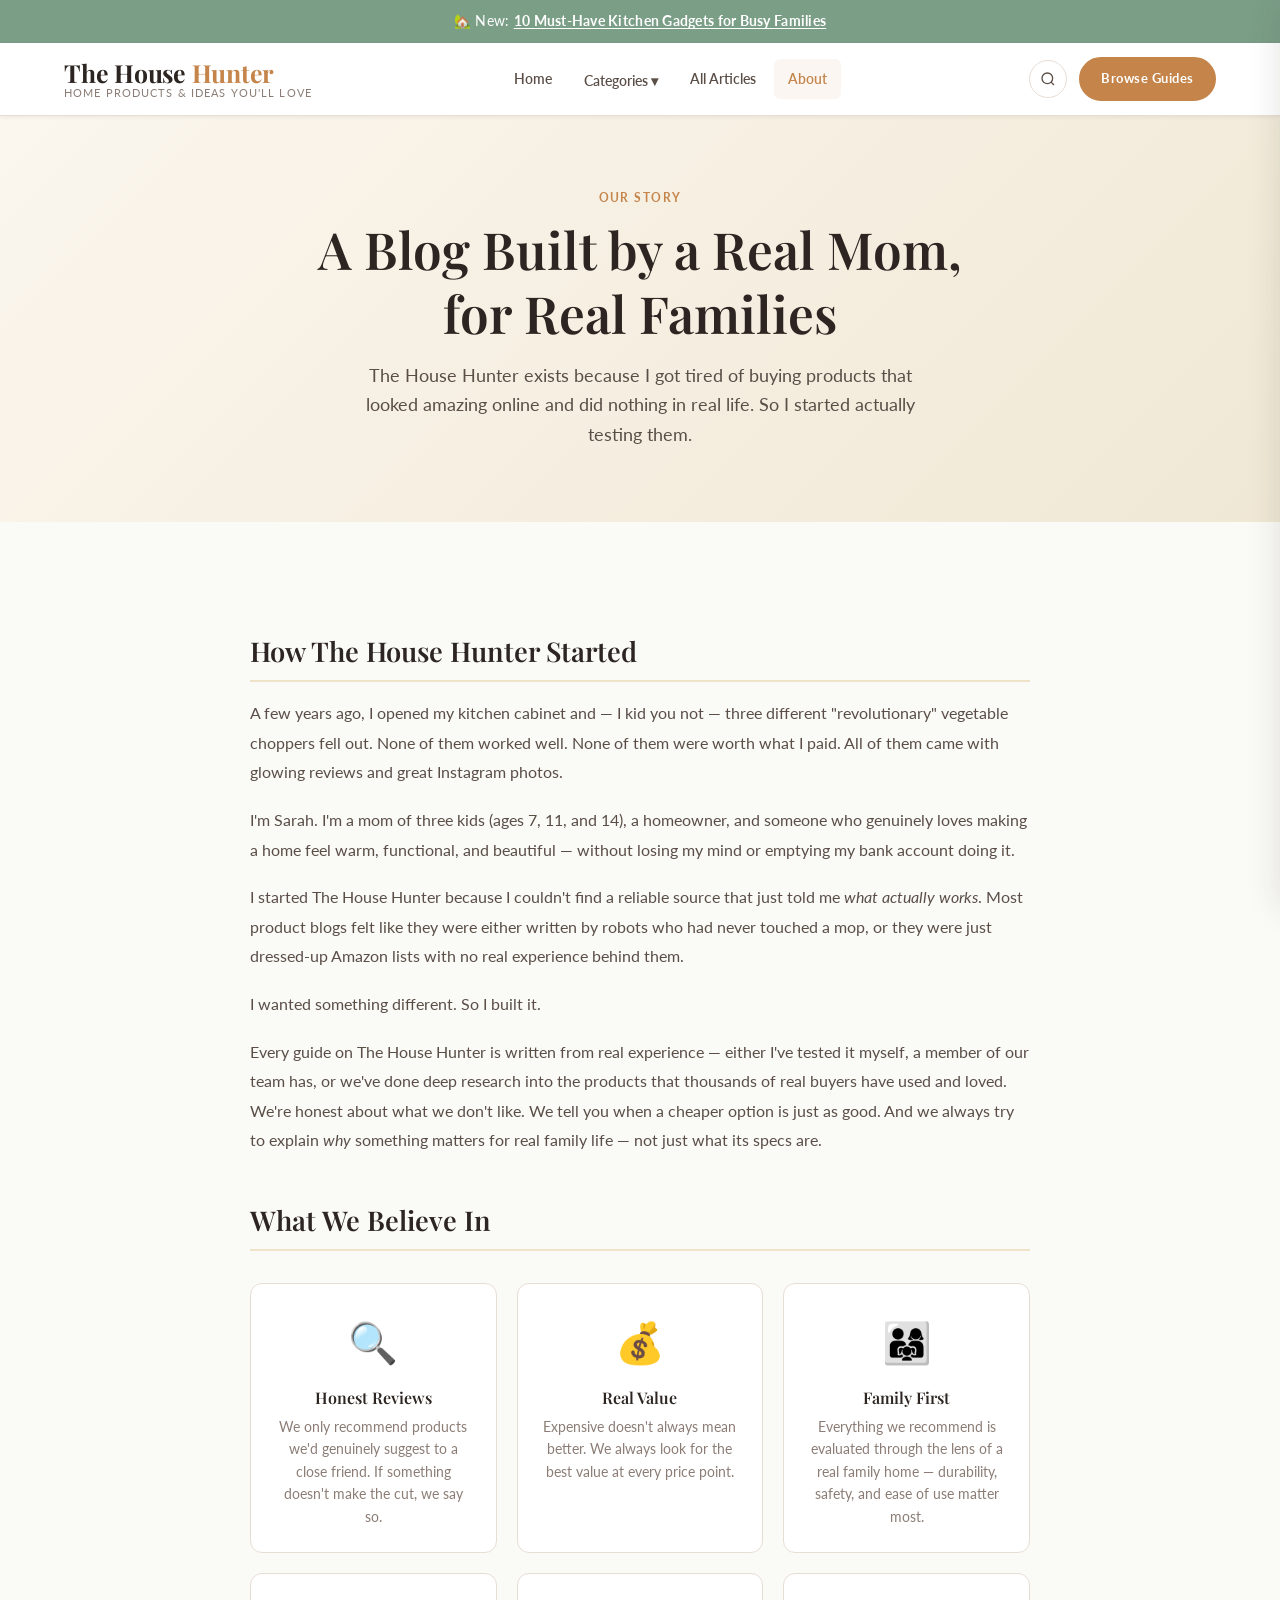
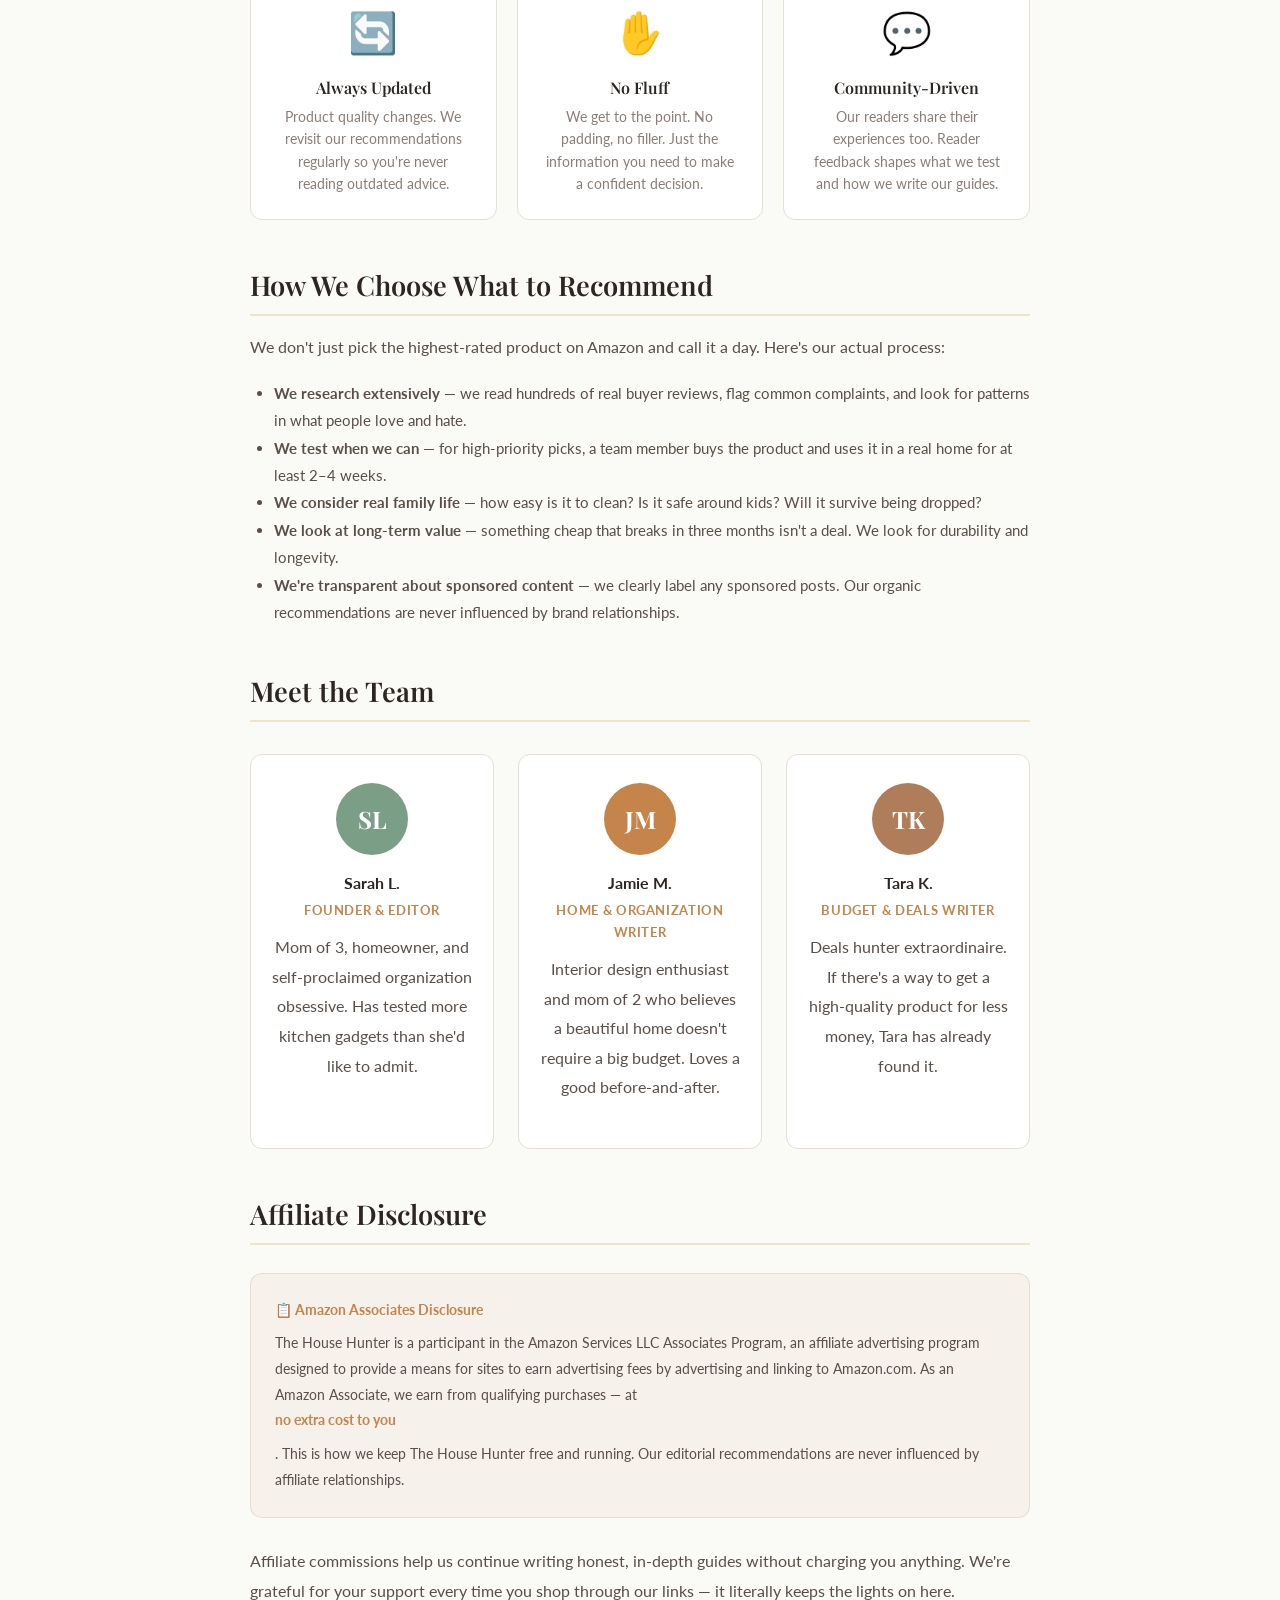
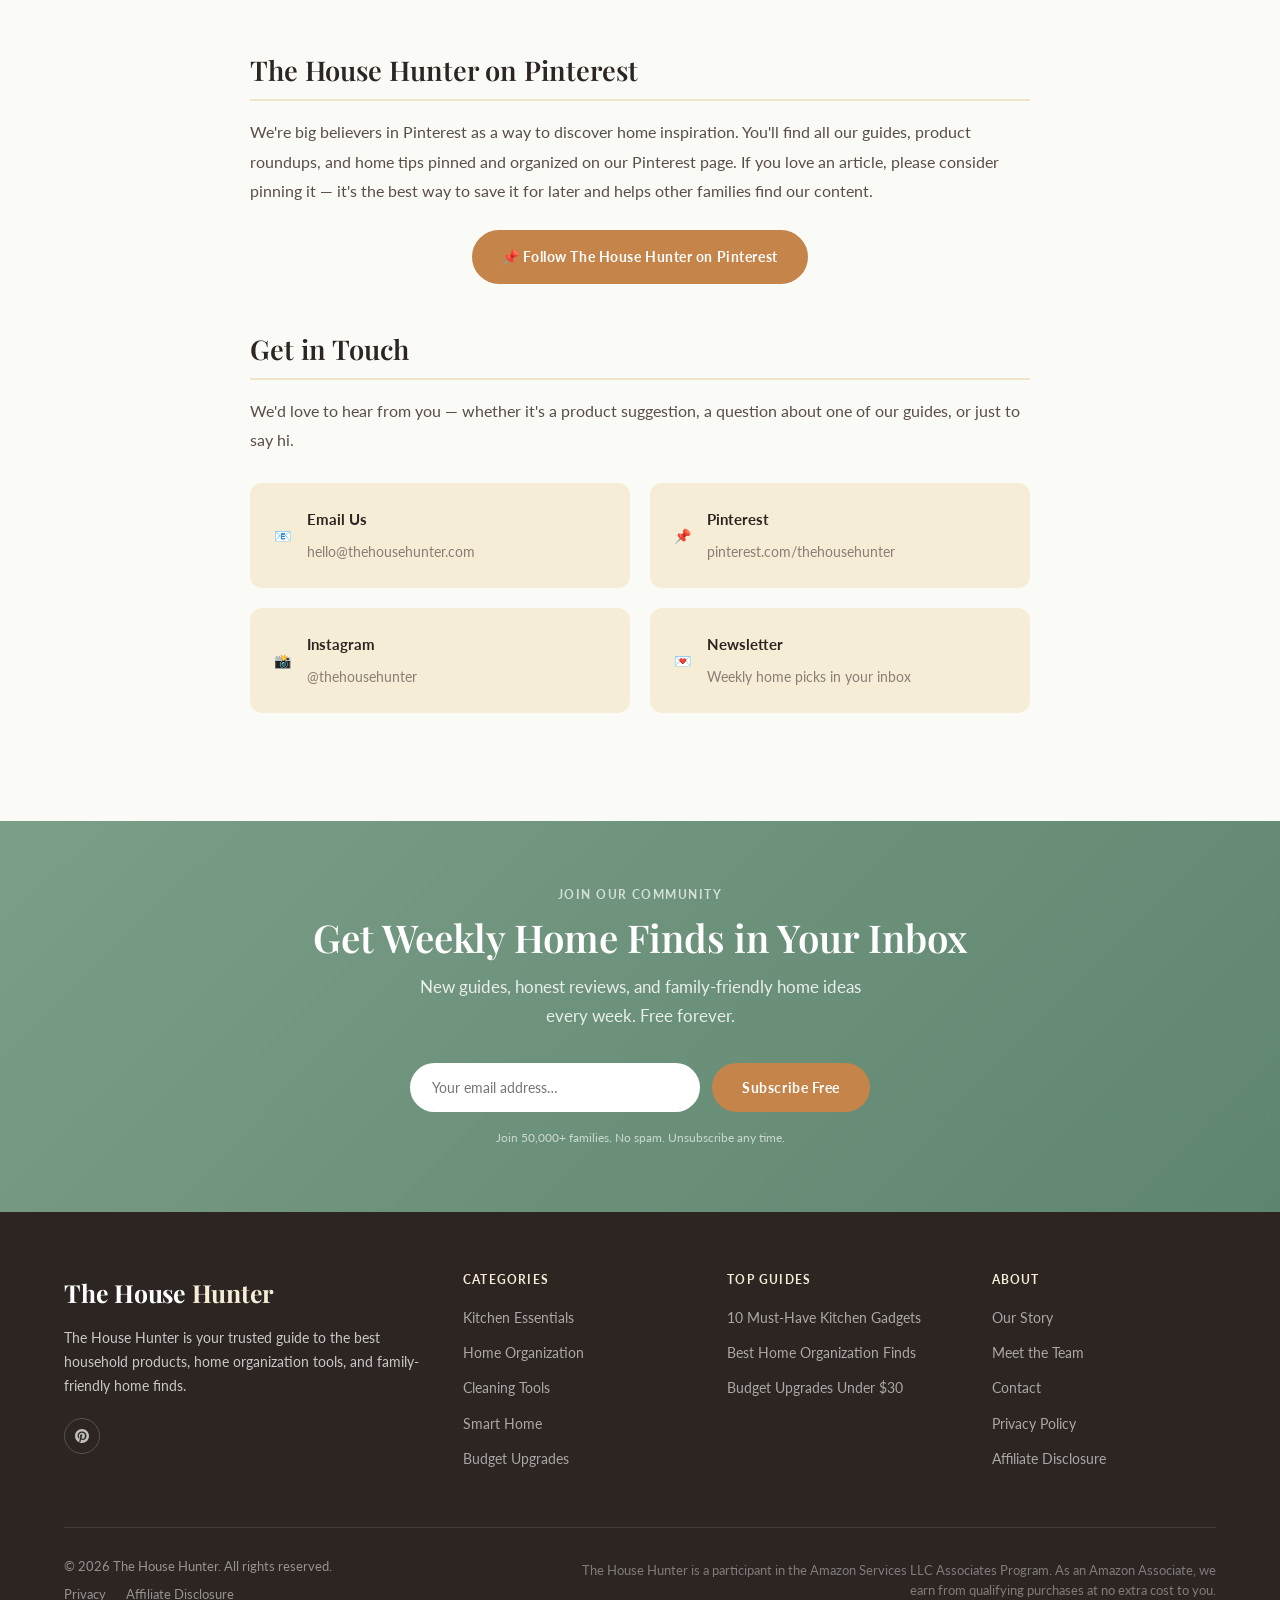
==== commit e62ac27b: "Rebrand: HomeHaven → The House Hunter" ====
--- a/about.html
+++ b/about.html
@@ -3,8 +3,8 @@
 <head>
   <meta charset="UTF-8" />
   <meta name="viewport" content="width=device-width, initial-scale=1.0" />
-  <meta name="description" content="The story behind HomeHaven — a home product blog started by a real mom who got tired of buying things that didn't work. Learn who we are, why we started, and how we pick products." />
-  <title>About HomeHaven | Our Story</title>
+  <meta name="description" content="The story behind The House Hunter — a home product blog started by a real mom who got tired of buying things that didn't work. Learn who we are, why we started, and how we pick products." />
+  <title>About The House Hunter | Our Story</title>
   <link rel="stylesheet" href="css/styles.css" />
   <link rel="preconnect" href="https://fonts.googleapis.com" />
   <link rel="preconnect" href="https://fonts.gstatic.com" crossorigin />
@@ -104,7 +104,7 @@
   <header class="site-header">
     <div class="container header-inner">
       <a href="index.html" class="site-logo">
-        <span class="logo-name">Home<span>Haven</span></span>
+        <span class="logo-name">The House<span> Hunter</span></span>
         <span class="logo-tagline">Home Products &amp; Ideas You'll Love</span>
       </a>
       <nav class="site-nav" aria-label="Main navigation">
@@ -163,7 +163,7 @@
       <div class="container">
         <span class="section-eyebrow">Our Story</span>
         <h1>A Blog Built by a Real Mom,<br>for Real Families</h1>
-        <p>HomeHaven exists because I got tired of buying products that looked amazing online and did nothing in real life. So I started actually testing them.</p>
+        <p>The House Hunter exists because I got tired of buying products that looked amazing online and did nothing in real life. So I started actually testing them.</p>
       </div>
     </div>
 
@@ -171,7 +171,7 @@
       <div class="about-content">
 
         <!-- Our Story -->
-        <h2>How HomeHaven Started</h2>
+        <h2>How The House Hunter Started</h2>
 
         <p>
           A few years ago, I opened my kitchen cabinet and — I kid you not — three different "revolutionary" vegetable choppers fell out. None of them worked well. None of them were worth what I paid. All of them came with glowing reviews and great Instagram photos.
@@ -182,7 +182,7 @@
         </p>
 
         <p>
-          I started HomeHaven because I couldn't find a reliable source that just told me <em>what actually works</em>. Most product blogs felt like they were either written by robots who had never touched a mop, or they were just dressed-up Amazon lists with no real experience behind them.
+          I started The House Hunter because I couldn't find a reliable source that just told me <em>what actually works</em>. Most product blogs felt like they were either written by robots who had never touched a mop, or they were just dressed-up Amazon lists with no real experience behind them.
         </p>
 
         <p>
@@ -190,7 +190,7 @@
         </p>
 
         <p>
-          Every guide on HomeHaven is written from real experience — either I've tested it myself, a member of our team has, or we've done deep research into the products that thousands of real buyers have used and loved. We're honest about what we don't like. We tell you when a cheaper option is just as good. And we always try to explain <em>why</em> something matters for real family life — not just what its specs are.
+          Every guide on The House Hunter is written from real experience — either I've tested it myself, a member of our team has, or we've done deep research into the products that thousands of real buyers have used and loved. We're honest about what we don't like. We tell you when a cheaper option is just as good. And we always try to explain <em>why</em> something matters for real family life — not just what its specs are.
         </p>
 
         <!-- Our Values -->
@@ -272,7 +272,7 @@
         <div class="disclosure-box">
           <strong>📋 Amazon Associates Disclosure</strong>
           <p>
-            HomeHaven is a participant in the Amazon Services LLC Associates Program, an affiliate advertising program designed to provide a means for sites to earn advertising fees by advertising and linking to Amazon.com. As an Amazon Associate, we earn from qualifying purchases — at <strong>no extra cost to you</strong>. This is how we keep HomeHaven free and running. Our editorial recommendations are never influenced by affiliate relationships.
+            The House Hunter is a participant in the Amazon Services LLC Associates Program, an affiliate advertising program designed to provide a means for sites to earn advertising fees by advertising and linking to Amazon.com. As an Amazon Associate, we earn from qualifying purchases — at <strong>no extra cost to you</strong>. This is how we keep The House Hunter free and running. Our editorial recommendations are never influenced by affiliate relationships.
           </p>
         </div>
 
@@ -281,14 +281,14 @@
         </p>
 
         <!-- Pinterest Note -->
-        <h2>HomeHaven on Pinterest</h2>
+        <h2>The House Hunter on Pinterest</h2>
 
         <p>
           We're big believers in Pinterest as a way to discover home inspiration. You'll find all our guides, product roundups, and home tips pinned and organized on our Pinterest page. If you love an article, please consider pinning it — it's the best way to save it for later and helps other families find our content.
         </p>
 
         <div style="text-align:center;margin:24px 0;">
-          <a href="#" class="btn btn-primary">📌 Follow HomeHaven on Pinterest</a>
+          <a href="#" class="btn btn-primary">📌 Follow The House Hunter on Pinterest</a>
         </div>
 
         <!-- Contact -->
@@ -301,21 +301,21 @@
             <span class="contact-icon">📧</span>
             <div>
               <strong>Email Us</strong>
-              <span>hello@homehaven.blog</span>
+              <span>hello@thehousehunter.com</span>
             </div>
           </div>
           <div class="contact-card">
             <span class="contact-icon">📌</span>
             <div>
               <strong>Pinterest</strong>
-              <span>pinterest.com/homehavenblog</span>
+              <span>pinterest.com/thehousehunter</span>
             </div>
           </div>
           <div class="contact-card">
             <span class="contact-icon">📸</span>
             <div>
               <strong>Instagram</strong>
-              <span>@homehavenblog</span>
+              <span>@thehousehunter</span>
             </div>
           </div>
           <div class="contact-card">
@@ -351,8 +351,8 @@
     <div class="container">
       <div class="footer-grid">
         <div class="footer-brand">
-          <a href="index.html" class="logo-name">Home<span>Haven</span></a>
-          <p>HomeHaven is your trusted guide to the best household products, home organization tools, and family-friendly home finds.</p>
+          <a href="index.html" class="logo-name">The House<span> Hunter</span></a>
+          <p>The House Hunter is your trusted guide to the best household products, home organization tools, and family-friendly home finds.</p>
           <div class="social-links">
             <a href="#" class="social-link" aria-label="Pinterest">
               <svg width="14" height="14" fill="currentColor" viewBox="0 0 24 24"><path d="M12 0C5.373 0 0 5.373 0 12c0 5.084 3.163 9.426 7.627 11.174-.105-.949-.2-2.405.042-3.441.218-.937 1.407-5.965 1.407-5.965s-.359-.719-.359-1.782c0-1.668.967-2.914 2.171-2.914 1.023 0 1.518.769 1.518 1.69 0 1.029-.655 2.568-.994 3.995-.283 1.194.599 2.169 1.777 2.169 2.133 0 3.772-2.249 3.772-5.495 0-2.873-2.064-4.882-5.012-4.882-3.414 0-5.418 2.561-5.418 5.207 0 1.031.397 2.138.893 2.738a.36.36 0 01.083.345l-.333 1.36c-.053.22-.174.267-.402.161-1.499-.698-2.436-2.889-2.436-4.649 0-3.785 2.75-7.262 7.929-7.262 4.163 0 7.398 2.967 7.398 6.931 0 4.136-2.607 7.464-6.227 7.464-1.216 0-2.359-.632-2.75-1.378l-.748 2.853c-.271 1.043-1.002 2.35-1.492 3.146C9.57 23.812 10.763 24 12 24c6.627 0 12-5.373 12-12S18.627 0 12 0z"/></svg>
@@ -390,14 +390,14 @@
       </div>
       <div class="footer-bottom">
         <div>
-          <p style="color:rgba(255,255,255,0.5);">© 2026 HomeHaven. All rights reserved.</p>
+          <p style="color:rgba(255,255,255,0.5);">© 2026 The House Hunter. All rights reserved.</p>
           <div class="footer-links" style="margin-top:6px;">
             <a href="#privacy">Privacy</a>
             <a href="#affiliate">Affiliate Disclosure</a>
           </div>
         </div>
         <p class="footer-disclaimer">
-          HomeHaven is a participant in the Amazon Services LLC Associates Program. As an Amazon Associate, we earn from qualifying purchases at no extra cost to you.
+          The House Hunter is a participant in the Amazon Services LLC Associates Program. As an Amazon Associate, we earn from qualifying purchases at no extra cost to you.
         </p>
       </div>
     </div>
